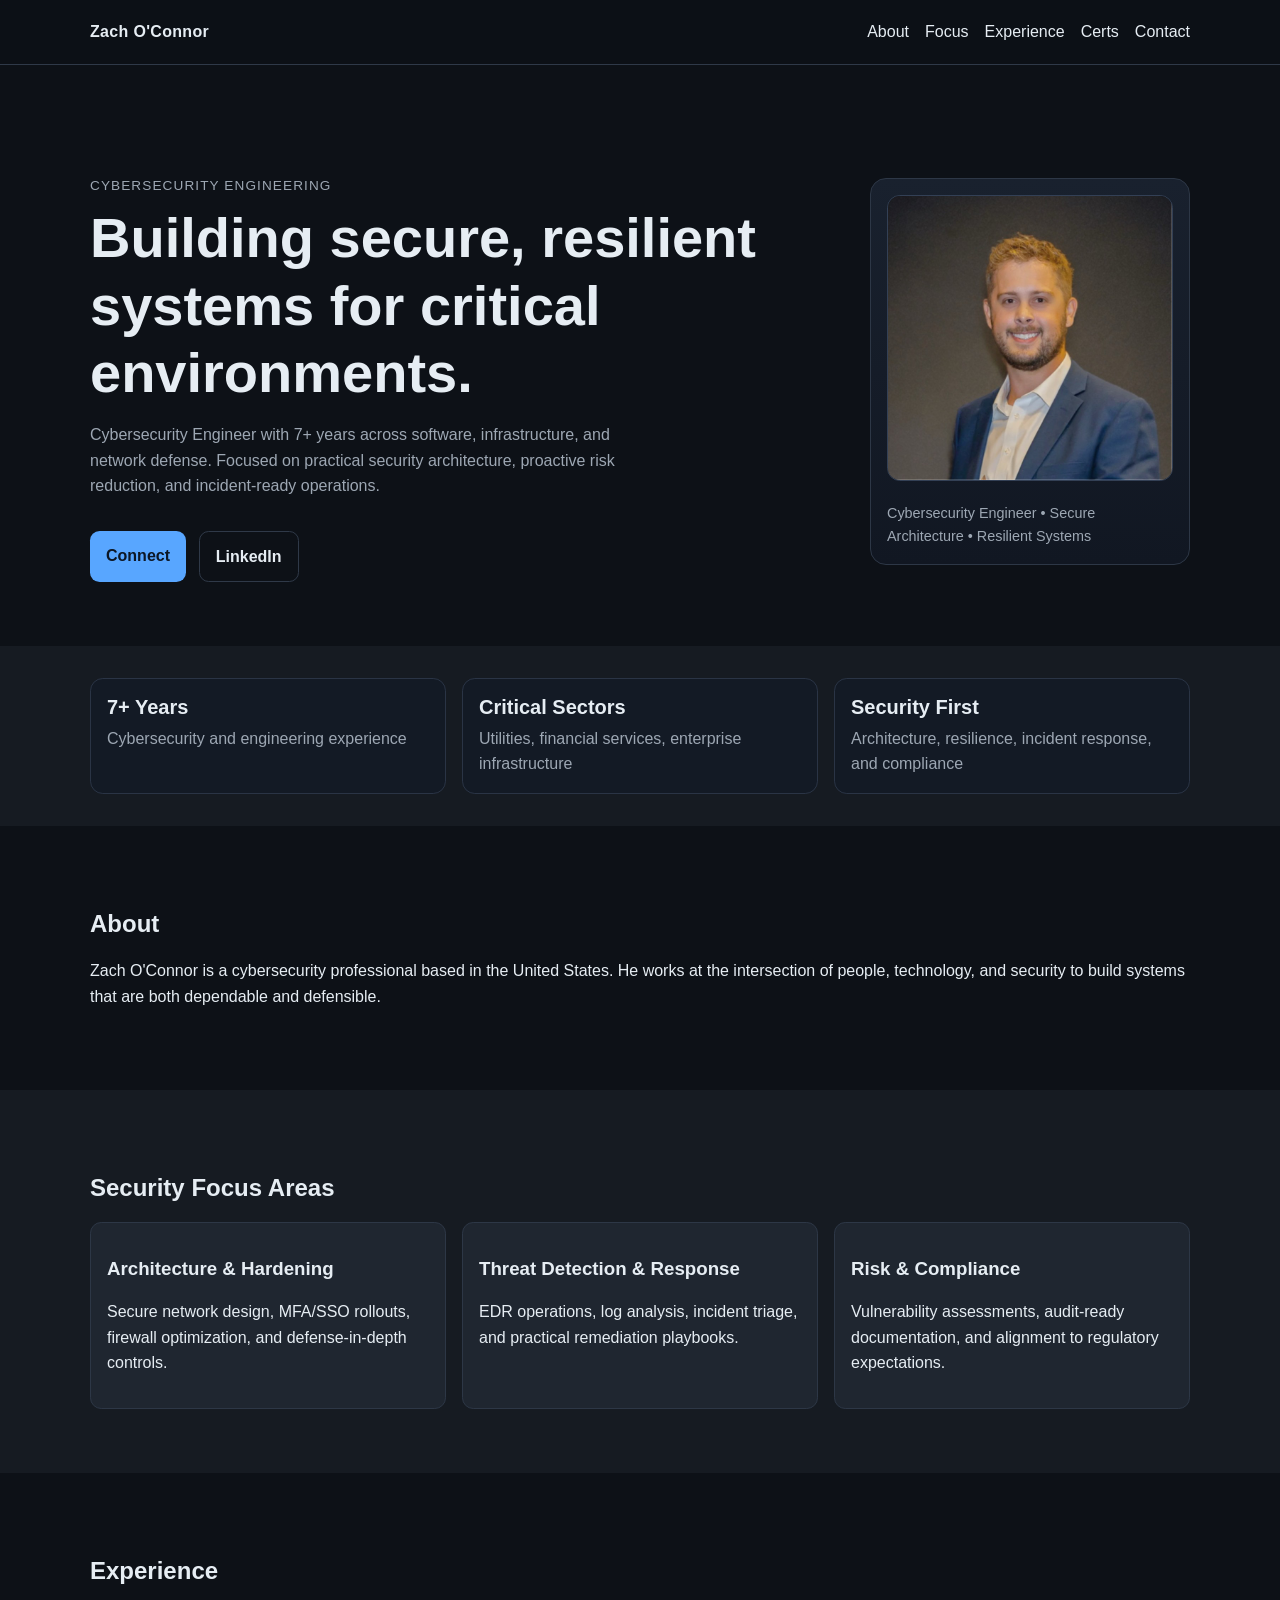
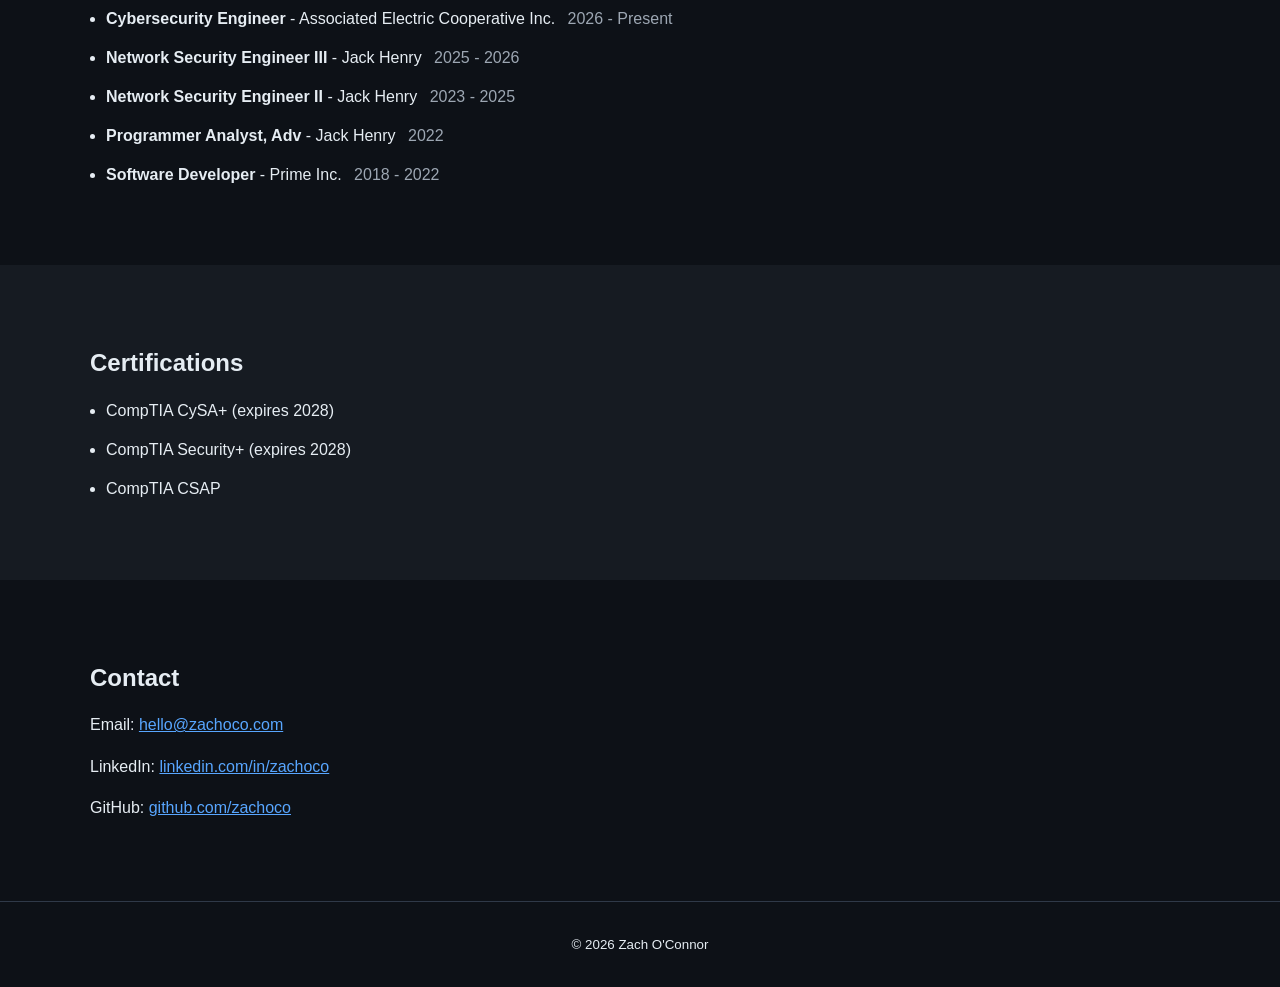
==== index.html @ 27011278 "Launch secure, modern personal website" ====
<!doctype html>
<html lang="en">
  <head>
    <meta charset="UTF-8" />
    <meta name="viewport" content="width=device-width, initial-scale=1.0" />
    <meta
      name="description"
      content="Zach O'Connor is a cybersecurity engineer focused on secure architecture, resilient systems, and practical defense."
    />
    <meta name="referrer" content="strict-origin-when-cross-origin" />
    <meta name="color-scheme" content="light dark" />
    <title>Zach O'Connor | Cybersecurity Engineer</title>
    <meta property="og:title" content="Zach O'Connor | Cybersecurity Engineer" />
    <meta
      property="og:description"
      content="Cybersecurity Engineer focused on secure architecture, resilient systems, and practical defense."
    />
    <meta property="og:type" content="website" />
    <meta property="og:url" content="https://zachoco.com/" />
    <meta property="og:image" content="https://zachoco.com/assets/profile.jpg" />
    <meta name="twitter:card" content="summary_large_image" />
    <meta name="twitter:title" content="Zach O'Connor | Cybersecurity Engineer" />
    <meta
      name="twitter:description"
      content="Cybersecurity Engineer focused on secure architecture, resilient systems, and practical defense."
    />
    <meta name="twitter:image" content="https://zachoco.com/assets/profile.jpg" />
    <link rel="icon" href="./assets/favicon.svg" type="image/svg+xml" />
    <link rel="stylesheet" href="./styles.css" />
  </head>
  <body>
    <a class="skip-link" href="#main-content">Skip to content</a>

    <header class="site-header">
      <div class="container header-inner">
        <a class="brand" href="/" aria-label="Zach O'Connor home">Zach O'Connor</a>
        <nav aria-label="Primary">
          <ul class="nav-list">
            <li><a href="#about">About</a></li>
            <li><a href="#focus">Focus</a></li>
            <li><a href="#experience">Experience</a></li>
            <li><a href="#certs">Certs</a></li>
            <li><a href="#contact">Contact</a></li>
          </ul>
        </nav>
      </div>
    </header>

    <main id="main-content">
      <section class="hero">
        <div class="container hero-grid">
          <div>
            <p class="kicker">Cybersecurity Engineering</p>
            <h1>Building secure, resilient systems for critical environments.</h1>
            <p class="hero-copy">
              Cybersecurity Engineer with 7+ years across software, infrastructure,
              and network defense. Focused on practical security architecture,
              proactive risk reduction, and incident-ready operations.
            </p>
            <div class="hero-actions">
              <a class="button" href="#contact">Connect</a>
              <a
                class="button button-secondary"
                href="https://www.linkedin.com/in/zachoco"
                target="_blank"
                rel="noopener noreferrer"
                >LinkedIn</a
              >
            </div>
          </div>
          <aside class="profile-card" aria-label="Profile photo and summary">
            <img
              class="profile-image"
              src="./assets/profile.jpg"
              alt="Zach O'Connor profile photo"
              loading="eager"
              decoding="async"
            />
            <p class="profile-note">
              Cybersecurity Engineer • Secure Architecture • Resilient Systems
            </p>
          </aside>
        </div>
      </section>

      <section class="section section-alt mini-stats">
        <div class="container stats-grid">
          <article class="stat">
            <h2>7+ Years</h2>
            <p>Cybersecurity and engineering experience</p>
          </article>
          <article class="stat">
            <h2>Critical Sectors</h2>
            <p>Utilities, financial services, enterprise infrastructure</p>
          </article>
          <article class="stat">
            <h2>Security First</h2>
            <p>Architecture, resilience, incident response, and compliance</p>
          </article>
        </div>
      </section>

      <section id="about" class="section">
        <div class="container">
          <h2>About</h2>
          <p>
            Zach O'Connor is a cybersecurity professional based in the United States.
            He works at the intersection of people, technology, and security to build
            systems that are both dependable and defensible.
          </p>
        </div>
      </section>

      <section id="focus" class="section section-alt">
        <div class="container">
          <h2>Security Focus Areas</h2>
          <div class="cards">
            <article class="card">
              <h3>Architecture & Hardening</h3>
              <p>
                Secure network design, MFA/SSO rollouts, firewall optimization,
                and defense-in-depth controls.
              </p>
            </article>
            <article class="card">
              <h3>Threat Detection & Response</h3>
              <p>
                EDR operations, log analysis, incident triage, and practical
                remediation playbooks.
              </p>
            </article>
            <article class="card">
              <h3>Risk & Compliance</h3>
              <p>
                Vulnerability assessments, audit-ready documentation, and
                alignment to regulatory expectations.
              </p>
            </article>
          </div>
        </div>
      </section>

      <section id="experience" class="section">
        <div class="container">
          <h2>Experience</h2>
          <ul class="timeline">
            <li>
              <strong>Cybersecurity Engineer</strong> - Associated Electric Cooperative Inc.
              <span>2026 - Present</span>
            </li>
            <li>
              <strong>Network Security Engineer III</strong> - Jack Henry
              <span>2025 - 2026</span>
            </li>
            <li>
              <strong>Network Security Engineer II</strong> - Jack Henry
              <span>2023 - 2025</span>
            </li>
            <li>
              <strong>Programmer Analyst, Adv</strong> - Jack Henry
              <span>2022</span>
            </li>
            <li>
              <strong>Software Developer</strong> - Prime Inc.
              <span>2018 - 2022</span>
            </li>
          </ul>
        </div>
      </section>

      <section id="certs" class="section section-alt">
        <div class="container">
          <h2>Certifications</h2>
          <ul class="cert-list">
            <li>CompTIA CySA+ (expires 2028)</li>
            <li>CompTIA Security+ (expires 2028)</li>
            <li>CompTIA CSAP</li>
          </ul>
        </div>
      </section>

      <section id="contact" class="section">
        <div class="container">
          <h2>Contact</h2>
          <p>Email: <a href="mailto:hello@zachoco.com">hello@zachoco.com</a></p>
          <p>
            LinkedIn:
            <a
              href="https://www.linkedin.com/in/zachoco"
              target="_blank"
              rel="noopener noreferrer"
              >linkedin.com/in/zachoco</a
            >
          </p>
          <p>
            GitHub:
            <a
              href="https://github.com/zachoco"
              target="_blank"
              rel="noopener noreferrer"
              >github.com/zachoco</a
            >
          </p>
        </div>
      </section>
    </main>

    <footer class="site-footer">
      <div class="container footer-inner">
        <small>&copy; <span id="current-year"></span> Zach O'Connor</small>
      </div>
    </footer>

    <script src="./script.js" defer></script>
  </body>
</html>
---- styles.css ----
:root {
  --bg: #0d1117;
  --bg-alt: #161b22;
  --text: #e6edf3;
  --muted: #9da7b3;
  --accent: #58a6ff;
  --surface: #1f2630;
}

*,
*::before,
*::after {
  box-sizing: border-box;
}

html,
body {
  margin: 0;
  padding: 0;
  font-family: Inter, -apple-system, BlinkMacSystemFont, "Segoe UI", Roboto, sans-serif;
  background: var(--bg);
  color: var(--text);
  line-height: 1.6;
}

a {
  color: var(--accent);
}

.skip-link {
  position: absolute;
  left: -9999px;
  top: 1rem;
  background: #ffffff;
  color: #000000;
  padding: 0.6rem 0.9rem;
  border-radius: 0.4rem;
}

.skip-link:focus {
  left: 1rem;
}

.container {
  width: min(1100px, 92vw);
  margin: 0 auto;
}

.site-header {
  position: sticky;
  top: 0;
  backdrop-filter: blur(10px);
  background: rgba(13, 17, 23, 0.88);
  border-bottom: 1px solid #2f3948;
}

.header-inner {
  display: flex;
  justify-content: space-between;
  align-items: center;
  min-height: 4rem;
}

.brand {
  text-decoration: none;
  color: var(--text);
  font-weight: 700;
  letter-spacing: 0.02em;
}

.nav-list {
  list-style: none;
  display: flex;
  gap: 1rem;
  margin: 0;
  padding: 0;
}

.nav-list a {
  color: var(--text);
  text-decoration: none;
}

.hero {
  padding: 6rem 0 4rem;
}

.hero-grid {
  display: grid;
  grid-template-columns: 1.4fr minmax(240px, 320px);
  gap: 2rem;
  align-items: center;
}

.kicker {
  text-transform: uppercase;
  letter-spacing: 0.08em;
  color: var(--muted);
  font-size: 0.85rem;
  margin-bottom: 0.5rem;
}

h1,
h2,
h3 {
  line-height: 1.2;
}

h1 {
  font-size: clamp(2rem, 4.5vw, 3.5rem);
  margin: 0;
}

.hero-copy {
  color: var(--muted);
  max-width: 60ch;
  margin-bottom: 2rem;
}

.hero-actions {
  display: flex;
  gap: 0.8rem;
  flex-wrap: wrap;
}

.button {
  display: inline-block;
  background: var(--accent);
  color: #0c1726;
  text-decoration: none;
  border-radius: 0.6rem;
  padding: 0.75rem 1rem;
  font-weight: 600;
}

.button-secondary {
  background: transparent;
  border: 1px solid #2f3948;
  color: var(--text);
}

.profile-card {
  background: linear-gradient(180deg, #19212e 0%, #111722 100%);
  border: 1px solid #2d3746;
  border-radius: 1rem;
  padding: 1rem;
}

.profile-image {
  width: 100%;
  aspect-ratio: 1 / 1;
  object-fit: cover;
  border-radius: 0.8rem;
  border: 1px solid #334055;
}

.profile-note {
  color: var(--muted);
  margin: 0.8rem 0 0;
  font-size: 0.9rem;
}

.section {
  padding: 4rem 0;
}

.section-alt {
  background: var(--bg-alt);
}

.cards {
  display: grid;
  gap: 1rem;
  grid-template-columns: repeat(auto-fit, minmax(220px, 1fr));
}

.card {
  background: var(--surface);
  padding: 1rem;
  border-radius: 0.7rem;
  border: 1px solid #2d3746;
}

.timeline,
.cert-list {
  padding-left: 1rem;
  margin: 0;
}

.timeline li,
.cert-list li {
  margin-bottom: 0.85rem;
}

.timeline span {
  color: var(--muted);
  margin-left: 0.5rem;
}

.mini-stats {
  padding-top: 2rem;
  padding-bottom: 2rem;
}

.stats-grid {
  display: grid;
  grid-template-columns: repeat(3, minmax(0, 1fr));
  gap: 1rem;
}

.stat {
  background: #131a25;
  border: 1px solid #2a3445;
  border-radius: 0.8rem;
  padding: 1rem;
}

.stat h2 {
  margin: 0 0 0.4rem;
  font-size: 1.25rem;
}

.stat p {
  margin: 0;
  color: var(--muted);
}

.site-footer {
  padding: 2rem 0;
  border-top: 1px solid #2f3948;
}

.footer-inner {
  display: flex;
  justify-content: center;
}

@media (prefers-reduced-motion: reduce) {
  * {
    animation: none !important;
    transition: none !important;
    scroll-behavior: auto !important;
  }
}

@media (max-width: 900px) {
  .hero-grid {
    grid-template-columns: 1fr;
  }

  .stats-grid {
    grid-template-columns: 1fr;
  }
}
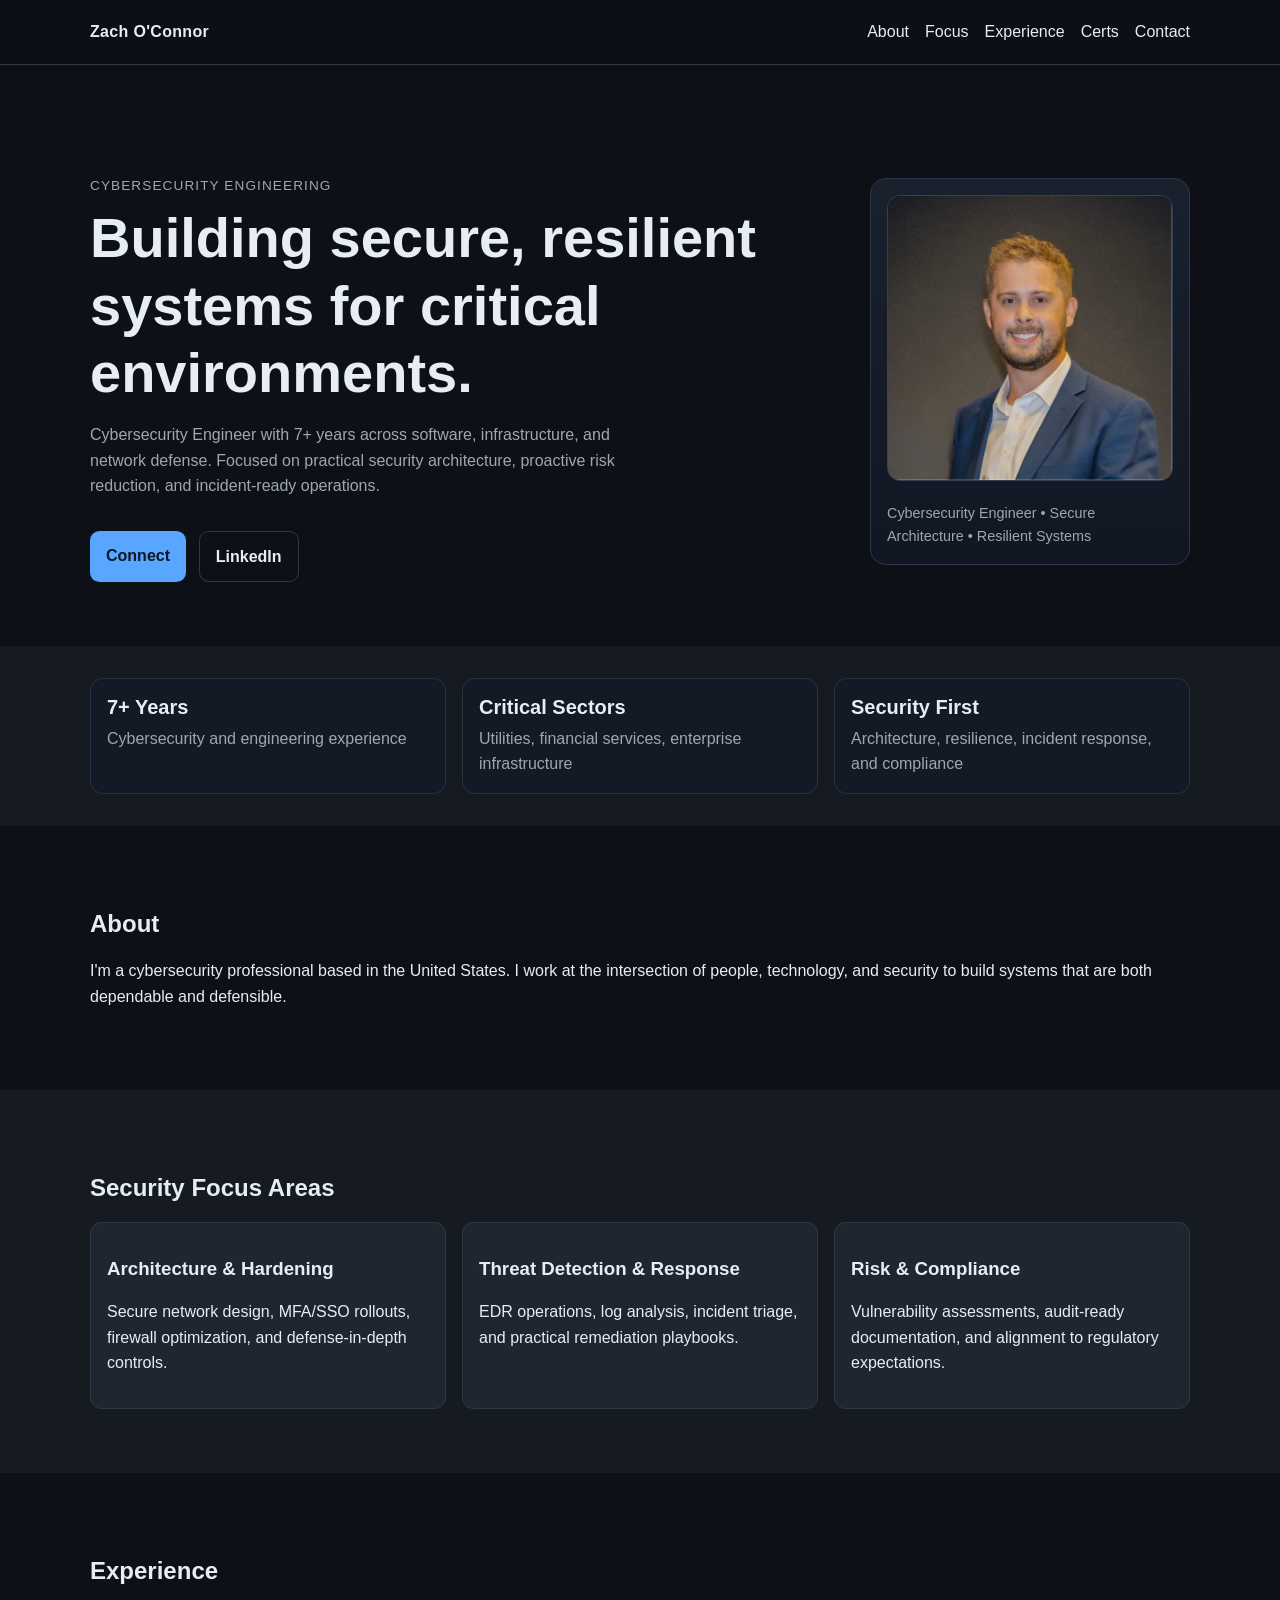
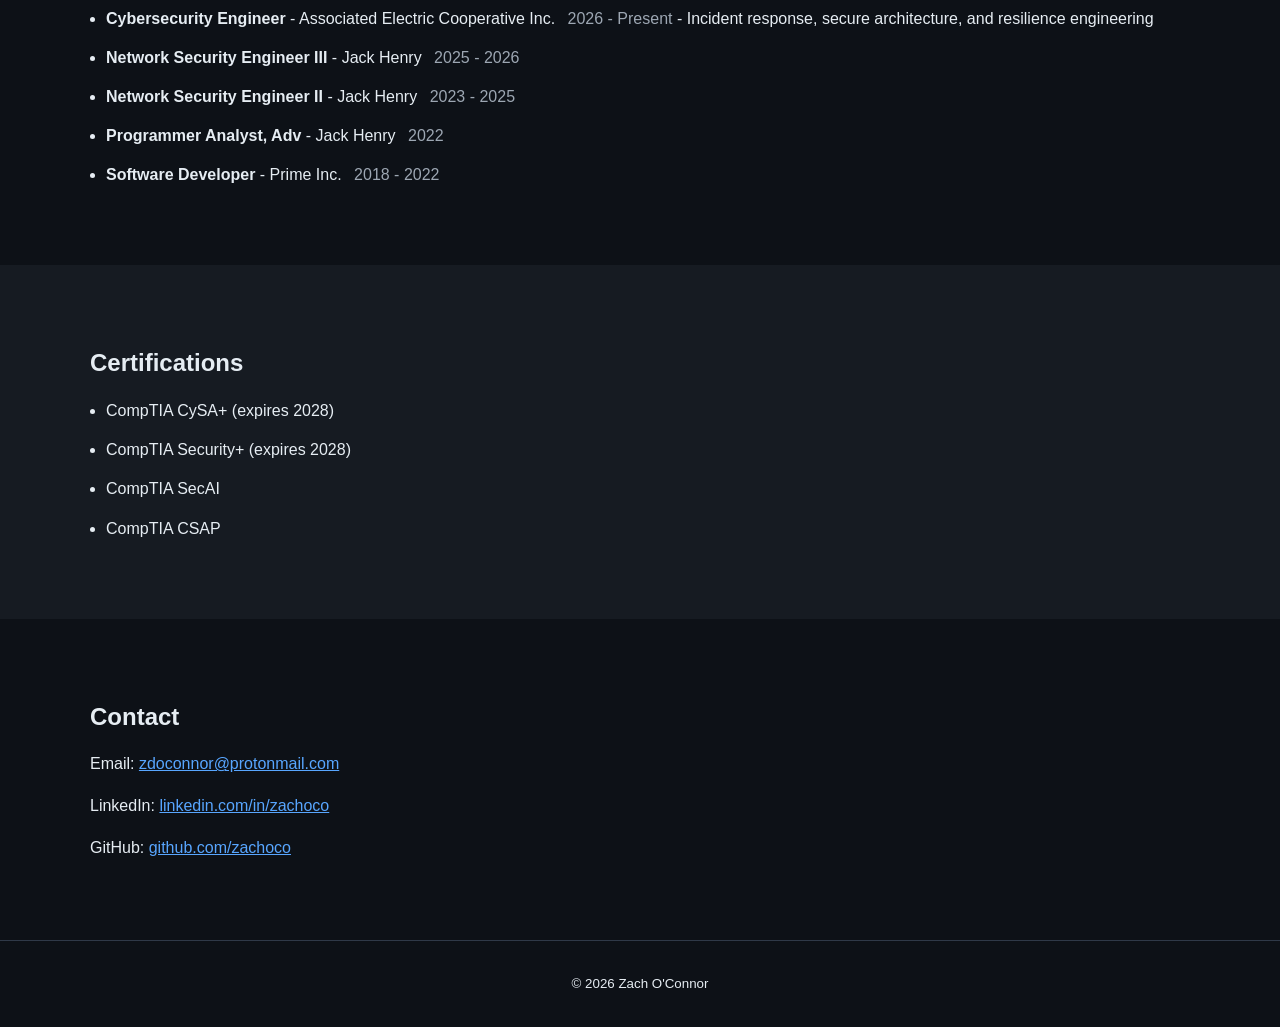
==== commit b4c541b3: "Update bio tone, contact email, and certifications" ====
--- a/index.html
+++ b/index.html
@@ -104,8 +104,8 @@
         <div class="container">
           <h2>About</h2>
           <p>
-            Zach O'Connor is a cybersecurity professional based in the United States.
-            He works at the intersection of people, technology, and security to build
+            I'm a cybersecurity professional based in the United States. I work
+            at the intersection of people, technology, and security to build
             systems that are both dependable and defensible.
           </p>
         </div>
@@ -146,7 +146,8 @@
           <ul class="timeline">
             <li>
               <strong>Cybersecurity Engineer</strong> - Associated Electric Cooperative Inc.
-              <span>2026 - Present</span>
+              <span>2026 - Present</span> - Incident response, secure architecture,
+              and resilience engineering
             </li>
             <li>
               <strong>Network Security Engineer III</strong> - Jack Henry
@@ -174,6 +175,7 @@
           <ul class="cert-list">
             <li>CompTIA CySA+ (expires 2028)</li>
             <li>CompTIA Security+ (expires 2028)</li>
+            <li>CompTIA SecAI</li>
             <li>CompTIA CSAP</li>
           </ul>
         </div>
@@ -182,7 +184,10 @@
       <section id="contact" class="section">
         <div class="container">
           <h2>Contact</h2>
-          <p>Email: <a href="mailto:hello@zachoco.com">hello@zachoco.com</a></p>
+          <p>
+            Email:
+            <a href="mailto:zdoconnor@protonmail.com">zdoconnor@protonmail.com</a>
+          </p>
           <p>
             LinkedIn:
             <a
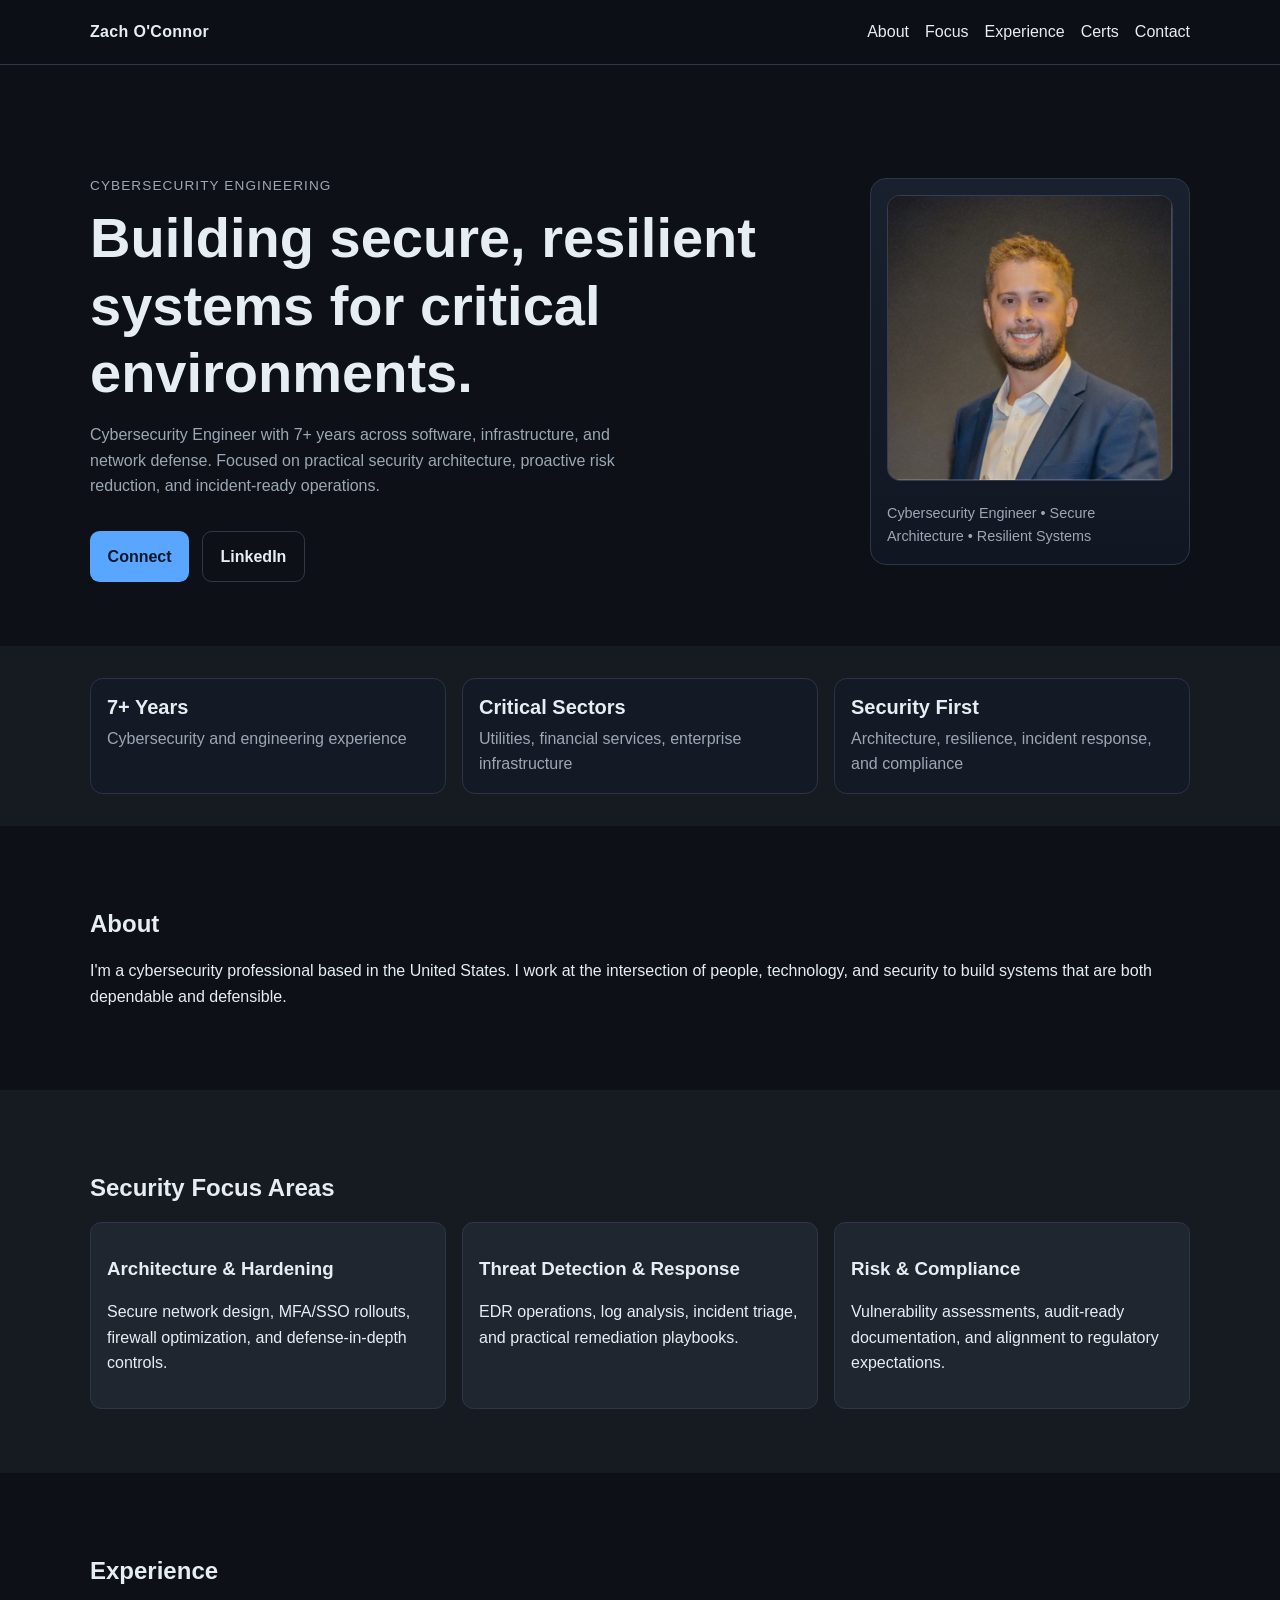
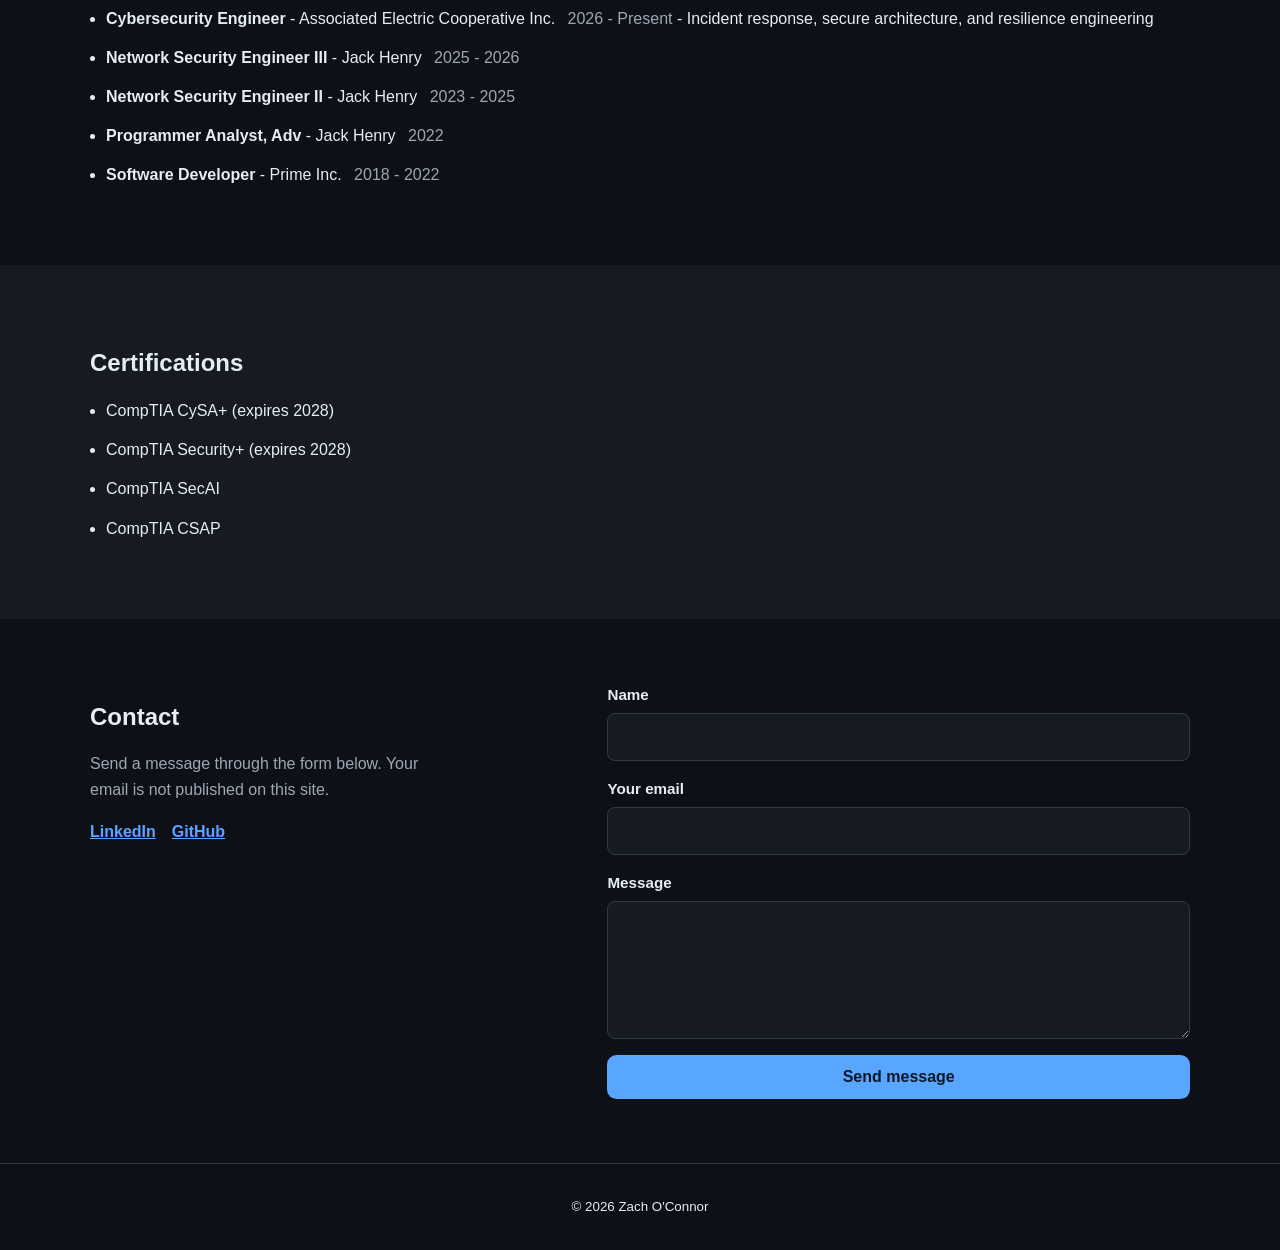
==== commit 693b9926: "Add mobile navigation, contact form, and remove public email. Replace visible mailto links with a We" ====
--- a/index.html
+++ b/index.html
@@ -34,7 +34,18 @@
     <header class="site-header">
       <div class="container header-inner">
         <a class="brand" href="/" aria-label="Zach O'Connor home">Zach O'Connor</a>
-        <nav aria-label="Primary">
+        <button
+          class="nav-toggle"
+          type="button"
+          aria-expanded="false"
+          aria-controls="primary-nav"
+        >
+          <span class="visually-hidden">Open menu</span>
+          <span class="nav-toggle-bar" aria-hidden="true"></span>
+          <span class="nav-toggle-bar" aria-hidden="true"></span>
+          <span class="nav-toggle-bar" aria-hidden="true"></span>
+        </button>
+        <nav id="primary-nav" class="primary-nav" aria-label="Primary">
           <ul class="nav-list">
             <li><a href="#about">About</a></li>
             <li><a href="#focus">Focus</a></li>
@@ -182,30 +193,92 @@
       </section>
 
       <section id="contact" class="section">
-        <div class="container">
-          <h2>Contact</h2>
-          <p>
-            Email:
-            <a href="mailto:zdoconnor@protonmail.com">zdoconnor@protonmail.com</a>
-          </p>
-          <p>
-            LinkedIn:
-            <a
-              href="https://www.linkedin.com/in/zachoco"
-              target="_blank"
-              rel="noopener noreferrer"
-              >linkedin.com/in/zachoco</a
+        <div class="container contact-layout">
+          <div class="contact-intro">
+            <h2>Contact</h2>
+            <p>
+              Send a message through the form below. Your email is not published on
+              this site.
+            </p>
+            <ul class="contact-links">
+              <li>
+                <a
+                  href="https://www.linkedin.com/in/zachoco"
+                  target="_blank"
+                  rel="noopener noreferrer"
+                  >LinkedIn</a
+                >
+              </li>
+              <li>
+                <a
+                  href="https://github.com/zachoco"
+                  target="_blank"
+                  rel="noopener noreferrer"
+                  >GitHub</a
+                >
+              </li>
+            </ul>
+          </div>
+          <div class="contact-form-wrap">
+            <p id="contact-success" class="form-status" role="status" hidden>
+              Thanks — your message was sent. I will get back to you soon.
+            </p>
+            <form
+              class="contact-form"
+              action="https://api.web3forms.com/submit"
+              method="post"
             >
-          </p>
-          <p>
-            GitHub:
-            <a
-              href="https://github.com/zachoco"
-              target="_blank"
-              rel="noopener noreferrer"
-              >github.com/zachoco</a
-            >
-          </p>
+              <input
+                type="hidden"
+                name="access_key"
+                value="2dc2ed2b-649f-419a-ae79-ac8cc6e77923"
+              />
+              <input type="hidden" name="subject" value="Message from zachoco.com" />
+              <input type="hidden" name="from_name" value="zachoco.com contact form" />
+              <input
+                type="hidden"
+                name="redirect"
+                value="https://zachoco.com/?contact=sent#contact"
+              />
+              <label class="contact-honeypot" aria-hidden="true">
+                Leave blank
+                <input type="checkbox" name="botcheck" tabindex="-1" autocomplete="off" />
+              </label>
+              <div class="form-field">
+                <label for="contact-name">Name</label>
+                <input
+                  id="contact-name"
+                  name="name"
+                  type="text"
+                  required
+                  autocomplete="name"
+                  maxlength="120"
+                />
+              </div>
+              <div class="form-field">
+                <label for="contact-email">Your email</label>
+                <input
+                  id="contact-email"
+                  name="email"
+                  type="email"
+                  required
+                  autocomplete="email"
+                  maxlength="254"
+                />
+              </div>
+              <div class="form-field">
+                <label for="contact-message">Message</label>
+                <textarea
+                  id="contact-message"
+                  name="message"
+                  required
+                  rows="5"
+                  maxlength="5000"
+                ></textarea>
+              </div>
+              <button class="button" type="submit">Send message</button>
+            </form>
+          </div>
         </div>
       </section>
     </main>
--- a/styles.css
+++ b/styles.css
@@ -13,6 +13,10 @@
   box-sizing: border-box;
 }
 
+html {
+  scroll-behavior: smooth;
+}
+
 html,
 body {
   margin: 0;
@@ -21,6 +25,23 @@
   background: var(--bg);
   color: var(--text);
   line-height: 1.6;
+}
+
+body {
+  padding-left: env(safe-area-inset-left);
+  padding-right: env(safe-area-inset-right);
+}
+
+.visually-hidden {
+  position: absolute;
+  width: 1px;
+  height: 1px;
+  padding: 0;
+  margin: -1px;
+  overflow: hidden;
+  clip: rect(0, 0, 0, 0);
+  white-space: nowrap;
+  border: 0;
 }
 
 a {
@@ -58,7 +79,45 @@
   display: flex;
   justify-content: space-between;
   align-items: center;
+  gap: 1rem;
   min-height: 4rem;
+  position: relative;
+}
+
+.nav-toggle {
+  display: none;
+  flex-direction: column;
+  justify-content: center;
+  gap: 0.35rem;
+  width: 2.75rem;
+  height: 2.75rem;
+  padding: 0.5rem;
+  border: 1px solid #2f3948;
+  border-radius: 0.5rem;
+  background: var(--bg-alt);
+  color: var(--text);
+  cursor: pointer;
+}
+
+.nav-toggle-bar {
+  display: block;
+  height: 2px;
+  width: 100%;
+  background: currentColor;
+  border-radius: 1px;
+  transition: transform 0.2s ease, opacity 0.2s ease;
+}
+
+.site-header.nav-open .nav-toggle-bar:nth-child(2) {
+  transform: translateY(0.45rem) rotate(45deg);
+}
+
+.site-header.nav-open .nav-toggle-bar:nth-child(3) {
+  opacity: 0;
+}
+
+.site-header.nav-open .nav-toggle-bar:nth-child(4) {
+  transform: translateY(-0.45rem) rotate(-45deg);
 }
 
 .brand {
@@ -79,6 +138,10 @@
 .nav-list a {
   color: var(--text);
   text-decoration: none;
+  display: inline-flex;
+  align-items: center;
+  min-height: 2.75rem;
+  padding: 0.25rem 0;
 }
 
 .hero {
@@ -124,13 +187,20 @@
 }
 
 .button {
-  display: inline-block;
+  display: inline-flex;
+  align-items: center;
+  justify-content: center;
+  min-height: 2.75rem;
   background: var(--accent);
   color: #0c1726;
   text-decoration: none;
   border-radius: 0.6rem;
-  padding: 0.75rem 1rem;
+  padding: 0.75rem 1.1rem;
   font-weight: 600;
+  font-size: 1rem;
+  border: none;
+  cursor: pointer;
+  font-family: inherit;
 }
 
 .button-secondary {
@@ -197,6 +267,87 @@
   margin-left: 0.5rem;
 }
 
+.contact-layout {
+  display: grid;
+  grid-template-columns: minmax(0, 1fr) minmax(0, 1.2fr);
+  gap: 2rem;
+  align-items: start;
+}
+
+.contact-intro p {
+  color: var(--muted);
+  max-width: 40ch;
+}
+
+.contact-links {
+  list-style: none;
+  padding: 0;
+  margin: 1rem 0 0;
+  display: flex;
+  flex-wrap: wrap;
+  gap: 1rem;
+}
+
+.contact-links a {
+  font-weight: 600;
+}
+
+.contact-form {
+  display: grid;
+  gap: 1rem;
+}
+
+.form-field {
+  display: grid;
+  gap: 0.35rem;
+}
+
+.form-field label {
+  font-weight: 600;
+  font-size: 0.95rem;
+}
+
+.form-field input,
+.form-field textarea {
+  width: 100%;
+  padding: 0.75rem 0.85rem;
+  border-radius: 0.5rem;
+  border: 1px solid #2f3948;
+  background: var(--bg-alt);
+  color: var(--text);
+  font: inherit;
+  font-size: 1rem;
+  line-height: 1.4;
+}
+
+.form-field input:focus,
+.form-field textarea:focus {
+  outline: 2px solid var(--accent);
+  outline-offset: 1px;
+}
+
+.form-field textarea {
+  resize: vertical;
+  min-height: 8rem;
+}
+
+.contact-honeypot {
+  position: absolute;
+  left: -9999px;
+  width: 1px;
+  height: 1px;
+  overflow: hidden;
+}
+
+.form-status {
+  margin: 0 0 1rem;
+  padding: 0.85rem 1rem;
+  border-radius: 0.5rem;
+  border: 1px solid #2d6a4f;
+  background: #13261f;
+  color: #b7e4c7;
+}
+
 .mini-stats {
   padding-top: 2rem;
   padding-bottom: 2rem;
@@ -251,4 +402,84 @@
   .stats-grid {
     grid-template-columns: 1fr;
   }
-}
+
+  .contact-layout {
+    grid-template-columns: 1fr;
+  }
+}
+
+@media (max-width: 768px) {
+  .nav-toggle {
+    display: inline-flex;
+  }
+
+  .primary-nav {
+    position: absolute;
+    top: calc(100% + 0.25rem);
+    right: 0;
+    left: 0;
+    z-index: 20;
+    background: var(--bg-alt);
+    border: 1px solid #2f3948;
+    border-radius: 0.75rem;
+    padding: 0.5rem;
+    opacity: 0;
+    visibility: hidden;
+    transform: translateY(-0.25rem);
+    transition: opacity 0.2s ease, transform 0.2s ease, visibility 0.2s;
+  }
+
+  .site-header.nav-open .primary-nav {
+    opacity: 1;
+    visibility: visible;
+    transform: translateY(0);
+  }
+
+  .nav-list {
+    flex-direction: column;
+    gap: 0;
+  }
+
+  .nav-list a {
+    width: 100%;
+    padding: 0.65rem 0.75rem;
+    border-radius: 0.4rem;
+  }
+
+  .nav-list a:hover,
+  .nav-list a:focus-visible {
+    background: var(--surface);
+  }
+
+  .hero {
+    padding: 4rem 0 2.5rem;
+  }
+
+  .section {
+    padding: 3rem 0;
+  }
+
+  .timeline span {
+    display: block;
+    margin: 0.25rem 0 0;
+  }
+}
+
+@media (max-width: 480px) {
+  .container {
+    width: min(1100px, 94vw);
+  }
+
+  .hero-actions {
+    flex-direction: column;
+  }
+
+  .hero-actions .button {
+    width: 100%;
+    text-align: center;
+  }
+
+  h2 {
+    font-size: 1.5rem;
+  }
+}
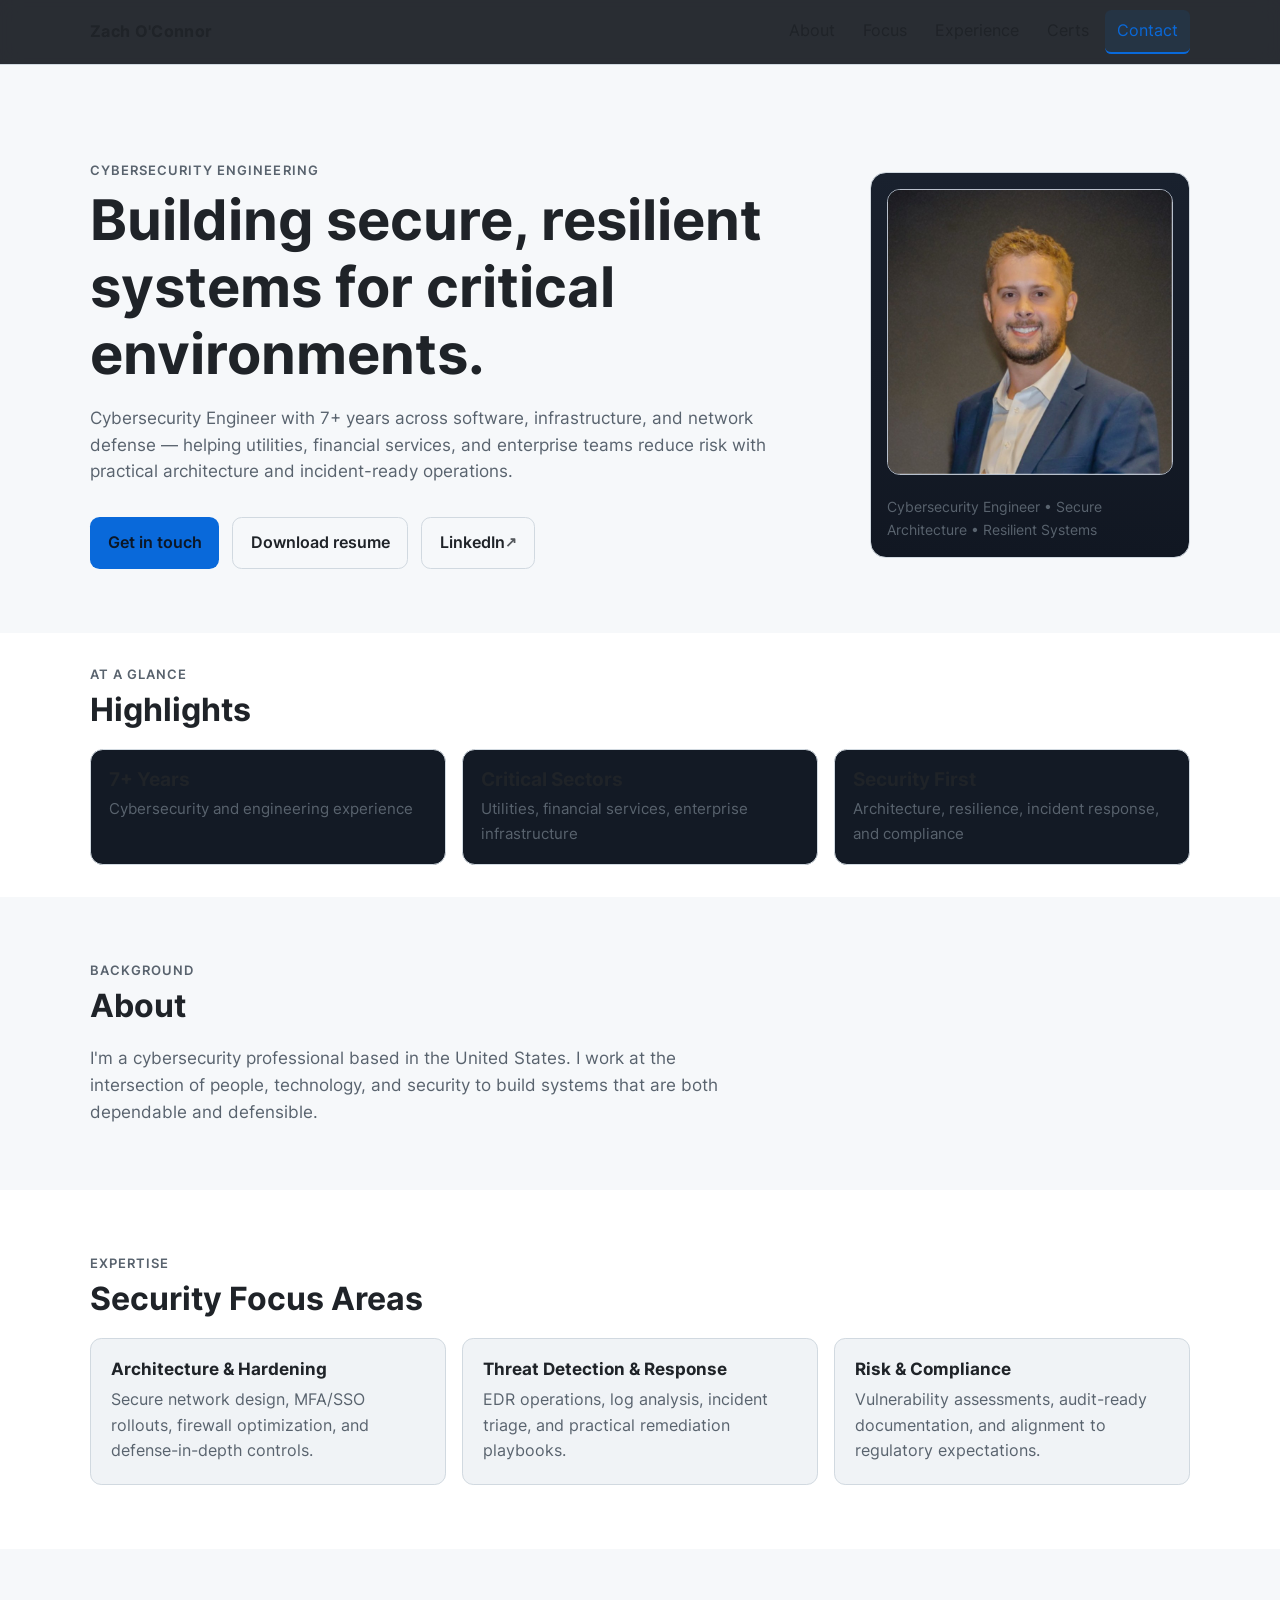
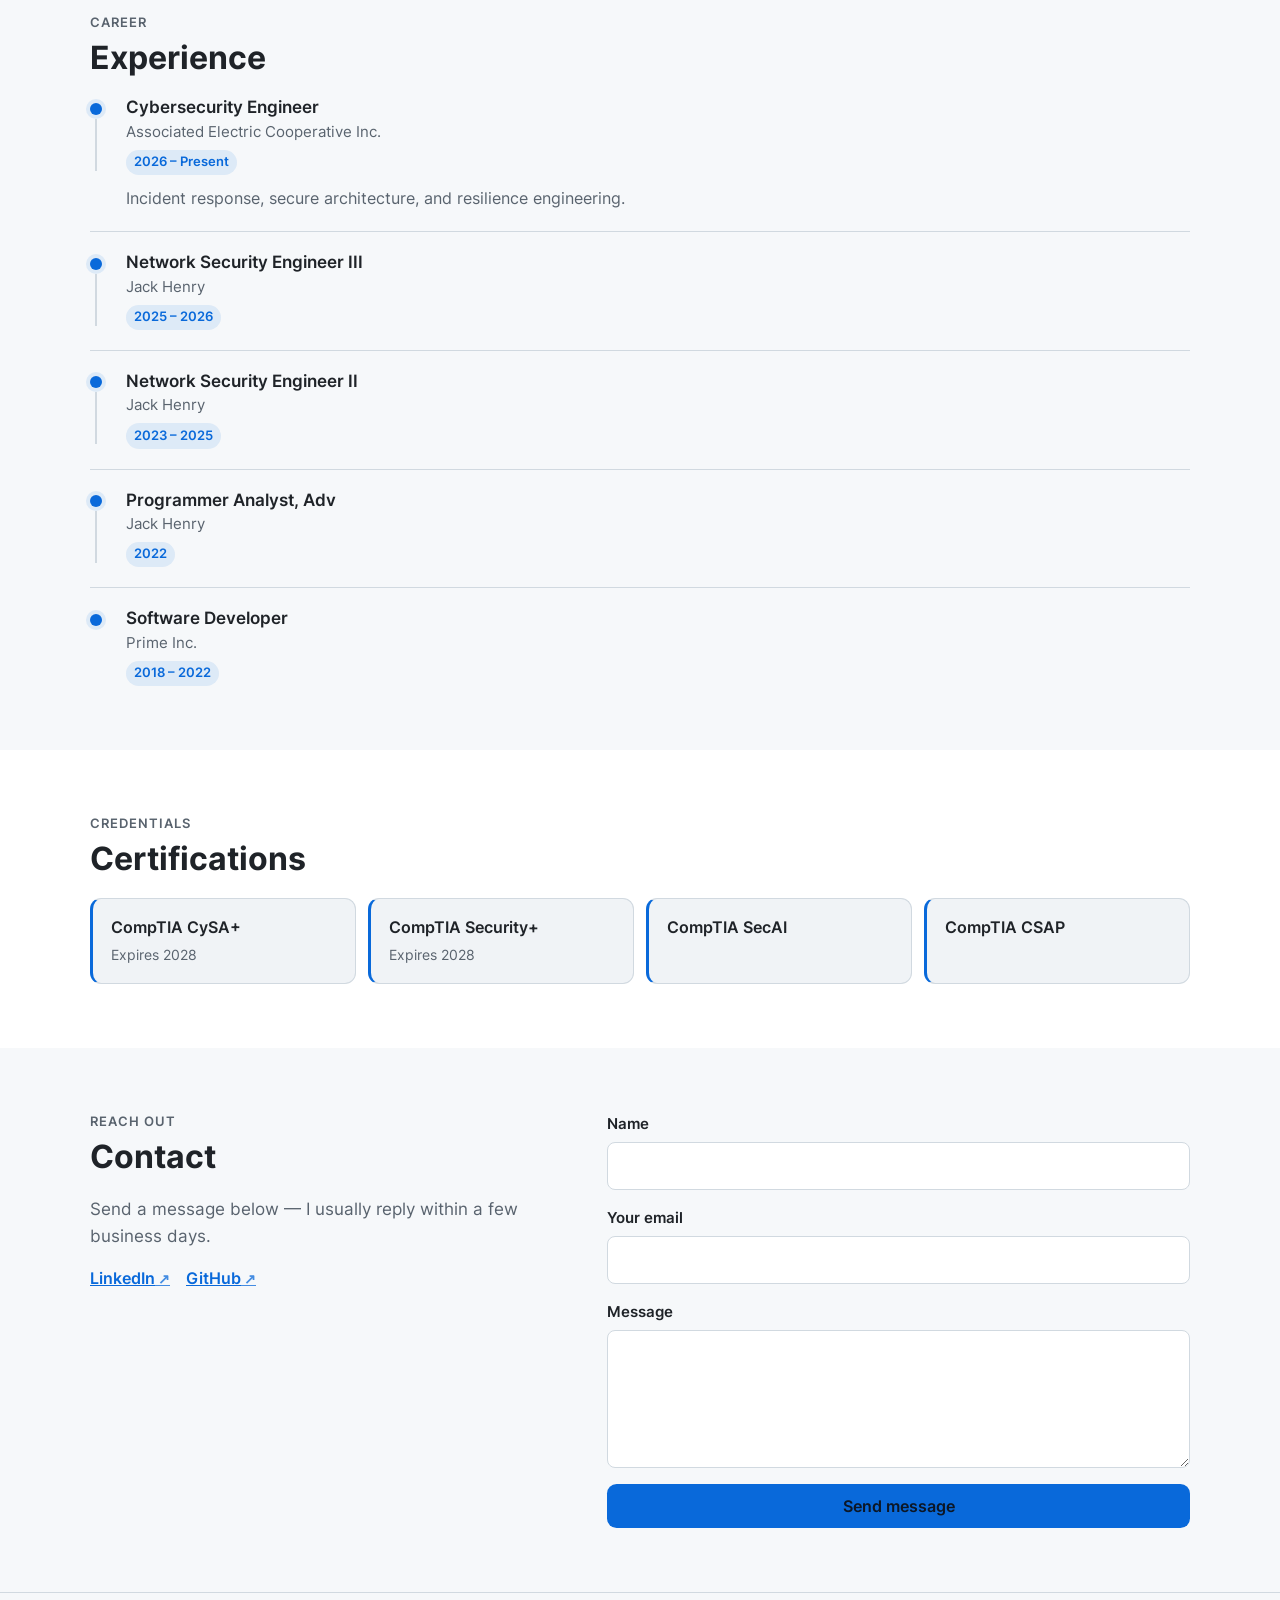
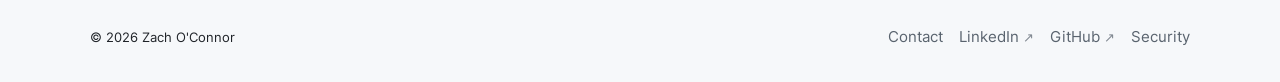
==== commit bfd6c240: "Polish site UX: timeline, active nav, fonts, and form states. Add visual timeline, certification chi" ====
--- a/index.html
+++ b/index.html
@@ -9,6 +9,7 @@
     />
     <meta name="referrer" content="strict-origin-when-cross-origin" />
     <meta name="color-scheme" content="light dark" />
+    <link rel="canonical" href="https://zachoco.com/" />
     <title>Zach O'Connor | Cybersecurity Engineer</title>
     <meta property="og:title" content="Zach O'Connor | Cybersecurity Engineer" />
     <meta
@@ -26,7 +27,9 @@
     />
     <meta name="twitter:image" content="https://zachoco.com/assets/profile.jpg" />
     <link rel="icon" href="./assets/favicon.svg" type="image/svg+xml" />
+    <link rel="preload" href="./assets/fonts/inter-400.woff2" as="font" type="font/woff2" crossorigin />
     <link rel="stylesheet" href="./styles.css" />
+    <script type="application/ld+json" src="./assets/schema-person.json"></script>
   </head>
   <body>
     <a class="skip-link" href="#main-content">Skip to content</a>
@@ -47,11 +50,11 @@
         </button>
         <nav id="primary-nav" class="primary-nav" aria-label="Primary">
           <ul class="nav-list">
-            <li><a href="#about">About</a></li>
-            <li><a href="#focus">Focus</a></li>
-            <li><a href="#experience">Experience</a></li>
-            <li><a href="#certs">Certs</a></li>
-            <li><a href="#contact">Contact</a></li>
+            <li><a href="#about" data-nav="about">About</a></li>
+            <li><a href="#focus" data-nav="focus">Focus</a></li>
+            <li><a href="#experience" data-nav="experience">Experience</a></li>
+            <li><a href="#certs" data-nav="certs">Certs</a></li>
+            <li><a href="#contact" data-nav="contact">Contact</a></li>
           </ul>
         </nav>
       </div>
@@ -61,20 +64,28 @@
       <section class="hero">
         <div class="container hero-grid">
           <div>
-            <p class="kicker">Cybersecurity Engineering</p>
+            <p class="section-kicker">Cybersecurity Engineering</p>
             <h1>Building secure, resilient systems for critical environments.</h1>
             <p class="hero-copy">
               Cybersecurity Engineer with 7+ years across software, infrastructure,
-              and network defense. Focused on practical security architecture,
-              proactive risk reduction, and incident-ready operations.
+              and network defense — helping utilities, financial services, and enterprise
+              teams reduce risk with practical architecture and incident-ready operations.
             </p>
             <div class="hero-actions">
-              <a class="button" href="#contact">Connect</a>
+              <a class="button" href="#contact">Get in touch</a>
               <a
                 class="button button-secondary"
+                href="./assets/resume.pdf"
+                download
+              >
+                Download resume
+              </a>
+              <a
+                class="button button-secondary external-link"
                 href="https://www.linkedin.com/in/zachoco"
                 target="_blank"
                 rel="noopener noreferrer"
+                aria-label="LinkedIn profile (opens in new tab)"
                 >LinkedIn</a
               >
             </div>
@@ -84,6 +95,8 @@
               class="profile-image"
               src="./assets/profile.jpg"
               alt="Zach O'Connor profile photo"
+              width="320"
+              height="320"
               loading="eager"
               decoding="async"
             />
@@ -94,27 +107,32 @@
         </div>
       </section>
 
-      <section class="section section-alt mini-stats">
-        <div class="container stats-grid">
-          <article class="stat">
-            <h2>7+ Years</h2>
-            <p>Cybersecurity and engineering experience</p>
-          </article>
-          <article class="stat">
-            <h2>Critical Sectors</h2>
-            <p>Utilities, financial services, enterprise infrastructure</p>
-          </article>
-          <article class="stat">
-            <h2>Security First</h2>
-            <p>Architecture, resilience, incident response, and compliance</p>
-          </article>
-        </div>
-      </section>
-
-      <section id="about" class="section">
-        <div class="container">
-          <h2>About</h2>
-          <p>
+      <section class="section section-alt mini-stats" aria-labelledby="stats-heading">
+        <div class="container">
+          <p class="section-kicker">At a glance</p>
+          <h2 id="stats-heading" class="section-title">Highlights</h2>
+          <div class="stats-grid">
+            <article class="stat">
+              <p class="stat-value">7+ Years</p>
+              <p class="stat-label">Cybersecurity and engineering experience</p>
+            </article>
+            <article class="stat">
+              <p class="stat-value">Critical Sectors</p>
+              <p class="stat-label">Utilities, financial services, enterprise infrastructure</p>
+            </article>
+            <article class="stat">
+              <p class="stat-value">Security First</p>
+              <p class="stat-label">Architecture, resilience, incident response, and compliance</p>
+            </article>
+          </div>
+        </div>
+      </section>
+
+      <section id="about" class="section" data-section="about">
+        <div class="container">
+          <p class="section-kicker">Background</p>
+          <h2 class="section-title">About</h2>
+          <p class="section-lead">
             I'm a cybersecurity professional based in the United States. I work
             at the intersection of people, technology, and security to build
             systems that are both dependable and defensible.
@@ -122,9 +140,10 @@
         </div>
       </section>
 
-      <section id="focus" class="section section-alt">
-        <div class="container">
-          <h2>Security Focus Areas</h2>
+      <section id="focus" class="section section-alt" data-section="focus">
+        <div class="container">
+          <p class="section-kicker">Expertise</p>
+          <h2 class="section-title">Security Focus Areas</h2>
           <div class="cards">
             <article class="card">
               <h3>Architecture & Hardening</h3>
@@ -151,82 +170,135 @@
         </div>
       </section>
 
-      <section id="experience" class="section">
-        <div class="container">
-          <h2>Experience</h2>
-          <ul class="timeline">
-            <li>
-              <strong>Cybersecurity Engineer</strong> - Associated Electric Cooperative Inc.
-              <span>2026 - Present</span> - Incident response, secure architecture,
-              and resilience engineering
-            </li>
-            <li>
-              <strong>Network Security Engineer III</strong> - Jack Henry
-              <span>2025 - 2026</span>
-            </li>
-            <li>
-              <strong>Network Security Engineer II</strong> - Jack Henry
-              <span>2023 - 2025</span>
-            </li>
-            <li>
-              <strong>Programmer Analyst, Adv</strong> - Jack Henry
-              <span>2022</span>
-            </li>
-            <li>
-              <strong>Software Developer</strong> - Prime Inc.
-              <span>2018 - 2022</span>
+      <section id="experience" class="section" data-section="experience">
+        <div class="container">
+          <p class="section-kicker">Career</p>
+          <h2 class="section-title">Experience</h2>
+          <ol class="timeline-list">
+            <li class="timeline-item">
+              <div class="timeline-marker" aria-hidden="true"></div>
+              <div class="timeline-content">
+                <div class="timeline-header">
+                  <h3 class="timeline-role">Cybersecurity Engineer</h3>
+                  <p class="timeline-org">Associated Electric Cooperative Inc.</p>
+                  <time class="timeline-date" datetime="2026">2026 – Present</time>
+                </div>
+                <p class="timeline-detail">
+                  Incident response, secure architecture, and resilience engineering.
+                </p>
+              </div>
+            </li>
+            <li class="timeline-item">
+              <div class="timeline-marker" aria-hidden="true"></div>
+              <div class="timeline-content">
+                <div class="timeline-header">
+                  <h3 class="timeline-role">Network Security Engineer III</h3>
+                  <p class="timeline-org">Jack Henry</p>
+                  <time class="timeline-date" datetime="2025/2026">2025 – 2026</time>
+                </div>
+              </div>
+            </li>
+            <li class="timeline-item">
+              <div class="timeline-marker" aria-hidden="true"></div>
+              <div class="timeline-content">
+                <div class="timeline-header">
+                  <h3 class="timeline-role">Network Security Engineer II</h3>
+                  <p class="timeline-org">Jack Henry</p>
+                  <time class="timeline-date" datetime="2023/2025">2023 – 2025</time>
+                </div>
+              </div>
+            </li>
+            <li class="timeline-item">
+              <div class="timeline-marker" aria-hidden="true"></div>
+              <div class="timeline-content">
+                <div class="timeline-header">
+                  <h3 class="timeline-role">Programmer Analyst, Adv</h3>
+                  <p class="timeline-org">Jack Henry</p>
+                  <time class="timeline-date" datetime="2022">2022</time>
+                </div>
+              </div>
+            </li>
+            <li class="timeline-item">
+              <div class="timeline-marker" aria-hidden="true"></div>
+              <div class="timeline-content">
+                <div class="timeline-header">
+                  <h3 class="timeline-role">Software Developer</h3>
+                  <p class="timeline-org">Prime Inc.</p>
+                  <time class="timeline-date" datetime="2018/2022">2018 – 2022</time>
+                </div>
+              </div>
+            </li>
+          </ol>
+        </div>
+      </section>
+
+      <section id="certs" class="section section-alt" data-section="certs">
+        <div class="container">
+          <p class="section-kicker">Credentials</p>
+          <h2 class="section-title">Certifications</h2>
+          <ul class="cert-grid">
+            <li class="cert-badge">
+              <span class="cert-name">CompTIA CySA+</span>
+              <span class="cert-meta">Expires 2028</span>
+            </li>
+            <li class="cert-badge">
+              <span class="cert-name">CompTIA Security+</span>
+              <span class="cert-meta">Expires 2028</span>
+            </li>
+            <li class="cert-badge">
+              <span class="cert-name">CompTIA SecAI</span>
+            </li>
+            <li class="cert-badge">
+              <span class="cert-name">CompTIA CSAP</span>
             </li>
           </ul>
         </div>
       </section>
 
-      <section id="certs" class="section section-alt">
-        <div class="container">
-          <h2>Certifications</h2>
-          <ul class="cert-list">
-            <li>CompTIA CySA+ (expires 2028)</li>
-            <li>CompTIA Security+ (expires 2028)</li>
-            <li>CompTIA SecAI</li>
-            <li>CompTIA CSAP</li>
-          </ul>
-        </div>
-      </section>
-
-      <section id="contact" class="section">
+      <section id="contact" class="section" data-section="contact">
         <div class="container contact-layout">
           <div class="contact-intro">
-            <h2>Contact</h2>
-            <p>
-              Send a message through the form below. Your email is not published on
-              this site.
+            <p class="section-kicker">Reach out</p>
+            <h2 class="section-title">Contact</h2>
+            <p class="section-lead">
+              Send a message below — I usually reply within a few business days.
             </p>
             <ul class="contact-links">
               <li>
                 <a
+                  class="external-link"
                   href="https://www.linkedin.com/in/zachoco"
                   target="_blank"
                   rel="noopener noreferrer"
+                  aria-label="LinkedIn profile (opens in new tab)"
                   >LinkedIn</a
                 >
               </li>
               <li>
                 <a
+                  class="external-link"
                   href="https://github.com/zachoco"
                   target="_blank"
                   rel="noopener noreferrer"
+                  aria-label="GitHub profile (opens in new tab)"
                   >GitHub</a
                 >
               </li>
             </ul>
           </div>
           <div class="contact-form-wrap">
-            <p id="contact-success" class="form-status" role="status" hidden>
+            <p id="contact-success" class="form-status form-status-success" role="status" hidden>
               Thanks — your message was sent. I will get back to you soon.
             </p>
+            <p id="contact-error" class="form-status form-status-error" role="alert" hidden>
+              Something went wrong. Please try again or message me on LinkedIn.
+            </p>
             <form
+              id="contact-form"
               class="contact-form"
               action="https://api.web3forms.com/submit"
               method="post"
+              novalidate
             >
               <input
                 type="hidden"
@@ -235,11 +307,7 @@
               />
               <input type="hidden" name="subject" value="Message from zachoco.com" />
               <input type="hidden" name="from_name" value="zachoco.com contact form" />
-              <input
-                type="hidden"
-                name="redirect"
-                value="https://zachoco.com/?contact=sent#contact"
-              />
+              <input type="hidden" name="redirect" value="https://zachoco.com/?contact=sent#contact" />
               <label class="contact-honeypot" aria-hidden="true">
                 Leave blank
                 <input type="checkbox" name="botcheck" tabindex="-1" autocomplete="off" />
@@ -276,7 +344,7 @@
                   maxlength="5000"
                 ></textarea>
               </div>
-              <button class="button" type="submit">Send message</button>
+              <button class="button" type="submit" id="contact-submit">Send message</button>
             </form>
           </div>
         </div>
@@ -286,6 +354,26 @@
     <footer class="site-footer">
       <div class="container footer-inner">
         <small>&copy; <span id="current-year"></span> Zach O'Connor</small>
+        <nav class="footer-nav" aria-label="Footer">
+          <a href="#contact">Contact</a>
+          <a
+            class="external-link"
+            href="https://www.linkedin.com/in/zachoco"
+            target="_blank"
+            rel="noopener noreferrer"
+            aria-label="LinkedIn (opens in new tab)"
+            >LinkedIn</a
+          >
+          <a
+            class="external-link"
+            href="https://github.com/zachoco"
+            target="_blank"
+            rel="noopener noreferrer"
+            aria-label="GitHub (opens in new tab)"
+            >GitHub</a
+          >
+          <a href="https://zachoco.com/.well-known/security.txt">Security</a>
+        </nav>
       </div>
     </footer>
 
--- a/styles.css
+++ b/styles.css
@@ -1,10 +1,79 @@
+@font-face {
+  font-family: Inter;
+  font-style: normal;
+  font-weight: 400;
+  font-display: swap;
+  src: url("./assets/fonts/inter-400.woff2") format("woff2");
+}
+
+@font-face {
+  font-family: Inter;
+  font-style: normal;
+  font-weight: 600;
+  font-display: swap;
+  src: url("./assets/fonts/inter-600.woff2") format("woff2");
+}
+
+@font-face {
+  font-family: Inter;
+  font-style: normal;
+  font-weight: 700;
+  font-display: swap;
+  src: url("./assets/fonts/inter-700.woff2") format("woff2");
+}
+
 :root {
   --bg: #0d1117;
   --bg-alt: #161b22;
   --text: #e6edf3;
   --muted: #9da7b3;
   --accent: #58a6ff;
+  --accent-soft: rgba(88, 166, 255, 0.14);
   --surface: #1f2630;
+  --border: #2f3948;
+  --border-strong: #3d4f66;
+  --success-bg: #13261f;
+  --success-border: #2d6a4f;
+  --success-text: #b7e4c7;
+  --error-bg: #2a1518;
+  --error-border: #6e2c2c;
+  --error-text: #f0c4c4;
+}
+
+@media (prefers-color-scheme: light) {
+  :root {
+    --bg: #f6f8fa;
+    --bg-alt: #ffffff;
+    --text: #1f2328;
+    --muted: #59636e;
+    --accent: #0969da;
+    --accent-soft: rgba(9, 105, 218, 0.1);
+    --surface: #f0f3f6;
+    --border: #d1d9e0;
+    --border-strong: #b8c0cc;
+    --success-bg: #e6f4ea;
+    --success-border: #8fd19e;
+    --success-text: #116329;
+    --error-bg: #fde8e8;
+    --error-border: #f5a5a5;
+    --error-text: #8a1f1f;
+  }
+
+  .site-header {
+    background: rgba(246, 248, 250, 0.92);
+  }
+
+  .profile-card {
+    background: linear-gradient(180deg, #ffffff 0%, #f0f3f6 100%);
+  }
+
+  .stat {
+    background: #ffffff;
+  }
+
+  .button {
+    color: #ffffff;
+  }
 }
 
 *,
@@ -48,6 +117,20 @@
   color: var(--accent);
 }
 
+a:focus-visible,
+button:focus-visible,
+input:focus-visible,
+textarea:focus-visible {
+  outline: 2px solid var(--accent);
+  outline-offset: 2px;
+}
+
+.external-link::after {
+  content: " ↗";
+  font-size: 0.85em;
+  opacity: 0.75;
+}
+
 .skip-link {
   position: absolute;
   left: -9999px;
@@ -56,6 +139,7 @@
   color: #000000;
   padding: 0.6rem 0.9rem;
   border-radius: 0.4rem;
+  z-index: 100;
 }
 
 .skip-link:focus {
@@ -70,9 +154,10 @@
 .site-header {
   position: sticky;
   top: 0;
+  z-index: 50;
   backdrop-filter: blur(10px);
   background: rgba(13, 17, 23, 0.88);
-  border-bottom: 1px solid #2f3948;
+  border-bottom: 1px solid var(--border);
 }
 
 .header-inner {
@@ -92,7 +177,7 @@
   width: 2.75rem;
   height: 2.75rem;
   padding: 0.5rem;
-  border: 1px solid #2f3948;
+  border: 1px solid var(--border);
   border-radius: 0.5rem;
   background: var(--bg-alt);
   color: var(--text);
@@ -130,7 +215,7 @@
 .nav-list {
   list-style: none;
   display: flex;
-  gap: 1rem;
+  gap: 0.25rem;
   margin: 0;
   padding: 0;
 }
@@ -141,7 +226,42 @@
   display: inline-flex;
   align-items: center;
   min-height: 2.75rem;
-  padding: 0.25rem 0;
+  padding: 0.35rem 0.75rem;
+  border-radius: 0.4rem;
+  border-bottom: 2px solid transparent;
+  transition: background 0.15s ease, border-color 0.15s ease, color 0.15s ease;
+}
+
+.nav-list a:hover {
+  background: var(--accent-soft);
+}
+
+.nav-list a.is-active {
+  color: var(--accent);
+  border-bottom-color: var(--accent);
+  background: var(--accent-soft);
+}
+
+.section-kicker {
+  text-transform: uppercase;
+  letter-spacing: 0.08em;
+  color: var(--muted);
+  font-size: 0.8rem;
+  font-weight: 600;
+  margin: 0 0 0.35rem;
+}
+
+.section-title {
+  margin: 0 0 1.25rem;
+  font-size: clamp(1.5rem, 3vw, 2rem);
+  line-height: 1.2;
+}
+
+.section-lead {
+  color: var(--muted);
+  max-width: 62ch;
+  margin: 0;
+  font-size: 1.05rem;
 }
 
 .hero {
@@ -153,14 +273,6 @@
   grid-template-columns: 1.4fr minmax(240px, 320px);
   gap: 2rem;
   align-items: center;
-}
-
-.kicker {
-  text-transform: uppercase;
-  letter-spacing: 0.08em;
-  color: var(--muted);
-  font-size: 0.85rem;
-  margin-bottom: 0.5rem;
 }
 
 h1,
@@ -171,13 +283,15 @@
 
 h1 {
   font-size: clamp(2rem, 4.5vw, 3.5rem);
-  margin: 0;
+  margin: 0 0 1rem;
+  font-weight: 700;
 }
 
 .hero-copy {
   color: var(--muted);
-  max-width: 60ch;
-  margin-bottom: 2rem;
+  max-width: 62ch;
+  margin: 0 0 2rem;
+  font-size: 1.05rem;
 }
 
 .hero-actions {
@@ -201,27 +315,49 @@
   border: none;
   cursor: pointer;
   font-family: inherit;
+  transition: filter 0.15s ease, transform 0.15s ease;
+}
+
+.button:hover {
+  filter: brightness(1.08);
+}
+
+.button:active {
+  transform: translateY(1px);
+}
+
+.button:disabled {
+  opacity: 0.65;
+  cursor: not-allowed;
+  transform: none;
 }
 
 .button-secondary {
   background: transparent;
-  border: 1px solid #2f3948;
+  border: 1px solid var(--border);
   color: var(--text);
+  filter: none;
+}
+
+.button-secondary:hover {
+  background: var(--accent-soft);
+  border-color: var(--border-strong);
 }
 
 .profile-card {
   background: linear-gradient(180deg, #19212e 0%, #111722 100%);
-  border: 1px solid #2d3746;
+  border: 1px solid var(--border);
   border-radius: 1rem;
   padding: 1rem;
 }
 
 .profile-image {
   width: 100%;
+  height: auto;
   aspect-ratio: 1 / 1;
   object-fit: cover;
   border-radius: 0.8rem;
-  border: 1px solid #334055;
+  border: 1px solid var(--border-strong);
 }
 
 .profile-note {
@@ -232,6 +368,7 @@
 
 .section {
   padding: 4rem 0;
+  scroll-margin-top: 5rem;
 }
 
 .section-alt {
@@ -246,25 +383,136 @@
 
 .card {
   background: var(--surface);
-  padding: 1rem;
+  padding: 1.25rem;
   border-radius: 0.7rem;
-  border: 1px solid #2d3746;
-}
-
-.timeline,
-.cert-list {
-  padding-left: 1rem;
+  border: 1px solid var(--border);
+  transition: border-color 0.15s ease, transform 0.15s ease, box-shadow 0.15s ease;
+}
+
+.card:hover,
+.card:focus-within {
+  border-color: var(--accent);
+  transform: translateY(-2px);
+  box-shadow: 0 8px 24px rgba(0, 0, 0, 0.12);
+}
+
+.card h3 {
+  margin: 0 0 0.5rem;
+  font-size: 1.05rem;
+}
+
+.card p {
   margin: 0;
-}
-
-.timeline li,
-.cert-list li {
-  margin-bottom: 0.85rem;
-}
-
-.timeline span {
-  color: var(--muted);
-  margin-left: 0.5rem;
+  color: var(--muted);
+}
+
+.timeline-list {
+  list-style: none;
+  margin: 0;
+  padding: 0;
+  display: grid;
+  gap: 0;
+}
+
+.timeline-item {
+  display: grid;
+  grid-template-columns: 1.25rem 1fr;
+  gap: 1rem;
+  padding: 1.25rem 0;
+  border-bottom: 1px solid var(--border);
+}
+
+.timeline-item:last-child {
+  border-bottom: none;
+  padding-bottom: 0;
+}
+
+.timeline-item:first-child {
+  padding-top: 0;
+}
+
+.timeline-marker {
+  position: relative;
+  width: 0.75rem;
+  height: 0.75rem;
+  margin-top: 0.35rem;
+  border-radius: 50%;
+  background: var(--accent);
+  box-shadow: 0 0 0 4px var(--accent-soft);
+}
+
+.timeline-item:not(:last-child) .timeline-marker::after {
+  content: "";
+  position: absolute;
+  left: 50%;
+  top: 1rem;
+  width: 2px;
+  height: calc(100% + 2.5rem);
+  transform: translateX(-50%);
+  background: var(--border);
+}
+
+.timeline-role {
+  margin: 0;
+  font-size: 1.05rem;
+  font-weight: 600;
+}
+
+.timeline-org {
+  margin: 0.15rem 0 0;
+  color: var(--muted);
+  font-size: 0.95rem;
+}
+
+.timeline-date {
+  display: inline-block;
+  margin-top: 0.35rem;
+  padding: 0.15rem 0.5rem;
+  border-radius: 999px;
+  background: var(--accent-soft);
+  color: var(--accent);
+  font-size: 0.8rem;
+  font-weight: 600;
+}
+
+.timeline-detail {
+  margin: 0.65rem 0 0;
+  color: var(--muted);
+}
+
+.cert-grid {
+  list-style: none;
+  margin: 0;
+  padding: 0;
+  display: grid;
+  gap: 0.75rem;
+  grid-template-columns: repeat(auto-fit, minmax(200px, 1fr));
+}
+
+.cert-badge {
+  display: flex;
+  flex-direction: column;
+  gap: 0.25rem;
+  padding: 1rem 1.1rem;
+  border-radius: 0.7rem;
+  border: 1px solid var(--border);
+  background: var(--surface);
+  border-left: 3px solid var(--accent);
+  transition: border-color 0.15s ease, transform 0.15s ease;
+}
+
+.cert-badge:hover {
+  border-color: var(--accent);
+  transform: translateY(-1px);
+}
+
+.cert-name {
+  font-weight: 600;
+}
+
+.cert-meta {
+  color: var(--muted);
+  font-size: 0.85rem;
 }
 
 .contact-layout {
@@ -272,11 +520,6 @@
   grid-template-columns: minmax(0, 1fr) minmax(0, 1.2fr);
   gap: 2rem;
   align-items: start;
-}
-
-.contact-intro p {
-  color: var(--muted);
-  max-width: 40ch;
 }
 
 .contact-links {
@@ -312,7 +555,7 @@
   width: 100%;
   padding: 0.75rem 0.85rem;
   border-radius: 0.5rem;
-  border: 1px solid #2f3948;
+  border: 1px solid var(--border);
   background: var(--bg-alt);
   color: var(--text);
   font: inherit;
@@ -322,8 +565,7 @@
 
 .form-field input:focus,
 .form-field textarea:focus {
-  outline: 2px solid var(--accent);
-  outline-offset: 1px;
+  border-color: var(--accent);
 }
 
 .form-field textarea {
@@ -343,9 +585,18 @@
   margin: 0 0 1rem;
   padding: 0.85rem 1rem;
   border-radius: 0.5rem;
-  border: 1px solid #2d6a4f;
-  background: #13261f;
-  color: #b7e4c7;
+}
+
+.form-status-success {
+  border: 1px solid var(--success-border);
+  background: var(--success-bg);
+  color: var(--success-text);
+}
+
+.form-status-error {
+  border: 1px solid var(--error-border);
+  background: var(--error-bg);
+  color: var(--error-text);
 }
 
 .mini-stats {
@@ -361,29 +612,57 @@
 
 .stat {
   background: #131a25;
-  border: 1px solid #2a3445;
+  border: 1px solid var(--border);
   border-radius: 0.8rem;
-  padding: 1rem;
-}
-
-.stat h2 {
+  padding: 1.1rem;
+  transition: border-color 0.15s ease, transform 0.15s ease;
+}
+
+.stat:hover {
+  border-color: var(--accent);
+  transform: translateY(-1px);
+}
+
+.stat-value {
   margin: 0 0 0.4rem;
-  font-size: 1.25rem;
-}
-
-.stat p {
+  font-size: 1.2rem;
+  font-weight: 700;
+  line-height: 1.2;
+}
+
+.stat-label {
   margin: 0;
   color: var(--muted);
+  font-size: 0.95rem;
 }
 
 .site-footer {
   padding: 2rem 0;
-  border-top: 1px solid #2f3948;
+  border-top: 1px solid var(--border);
 }
 
 .footer-inner {
   display: flex;
-  justify-content: center;
+  flex-wrap: wrap;
+  justify-content: space-between;
+  align-items: center;
+  gap: 1rem;
+}
+
+.footer-nav {
+  display: flex;
+  flex-wrap: wrap;
+  gap: 1rem;
+}
+
+.footer-nav a {
+  color: var(--muted);
+  text-decoration: none;
+  font-size: 0.95rem;
+}
+
+.footer-nav a:hover {
+  color: var(--accent);
 }
 
 @media (prefers-reduced-motion: reduce) {
@@ -420,7 +699,7 @@
     left: 0;
     z-index: 20;
     background: var(--bg-alt);
-    border: 1px solid #2f3948;
+    border: 1px solid var(--border);
     border-radius: 0.75rem;
     padding: 0.5rem;
     opacity: 0;
@@ -442,13 +721,11 @@
 
   .nav-list a {
     width: 100%;
-    padding: 0.65rem 0.75rem;
-    border-radius: 0.4rem;
-  }
-
-  .nav-list a:hover,
-  .nav-list a:focus-visible {
-    background: var(--surface);
+    border-bottom: none;
+  }
+
+  .nav-list a.is-active {
+    border-left: 3px solid var(--accent);
   }
 
   .hero {
@@ -459,9 +736,9 @@
     padding: 3rem 0;
   }
 
-  .timeline span {
-    display: block;
-    margin: 0.25rem 0 0;
+  .timeline-header {
+    display: grid;
+    gap: 0.15rem;
   }
 }
 
@@ -478,8 +755,4 @@
     width: 100%;
     text-align: center;
   }
-
-  h2 {
-    font-size: 1.5rem;
-  }
-}
+}
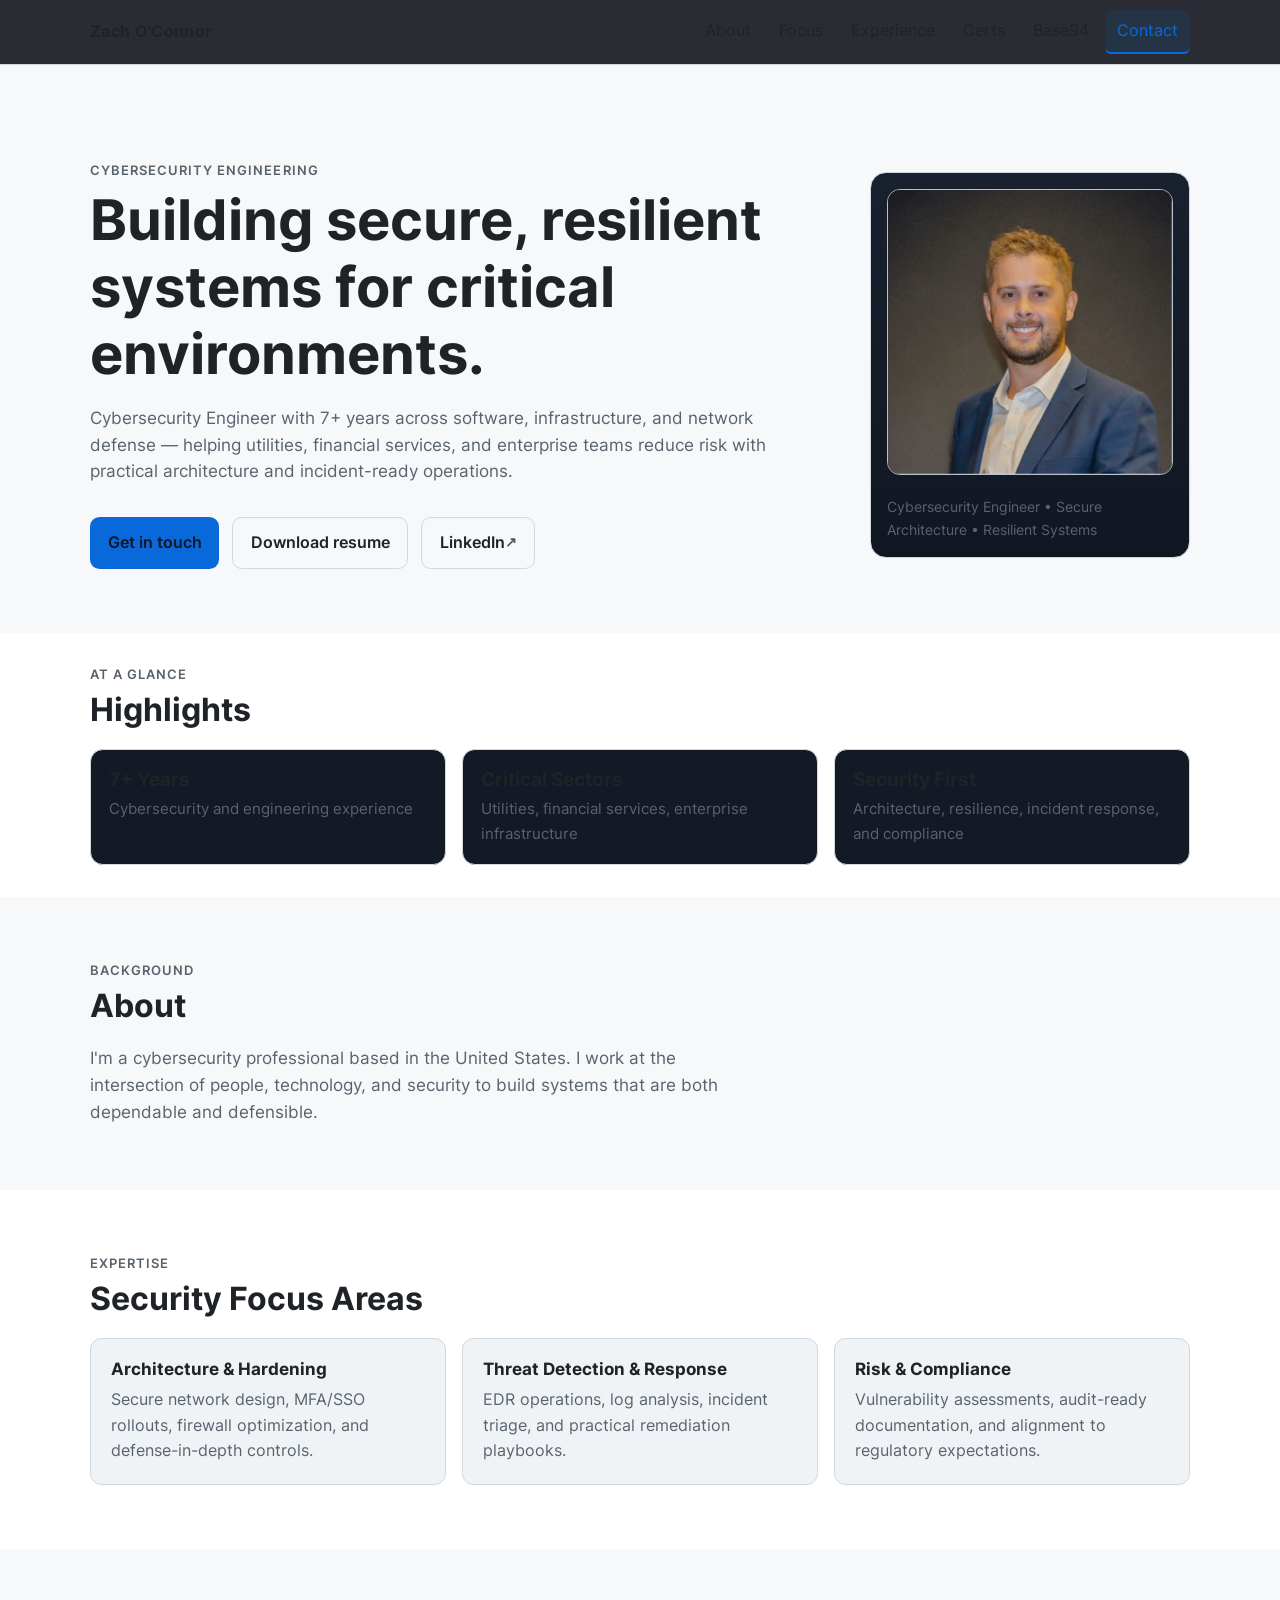
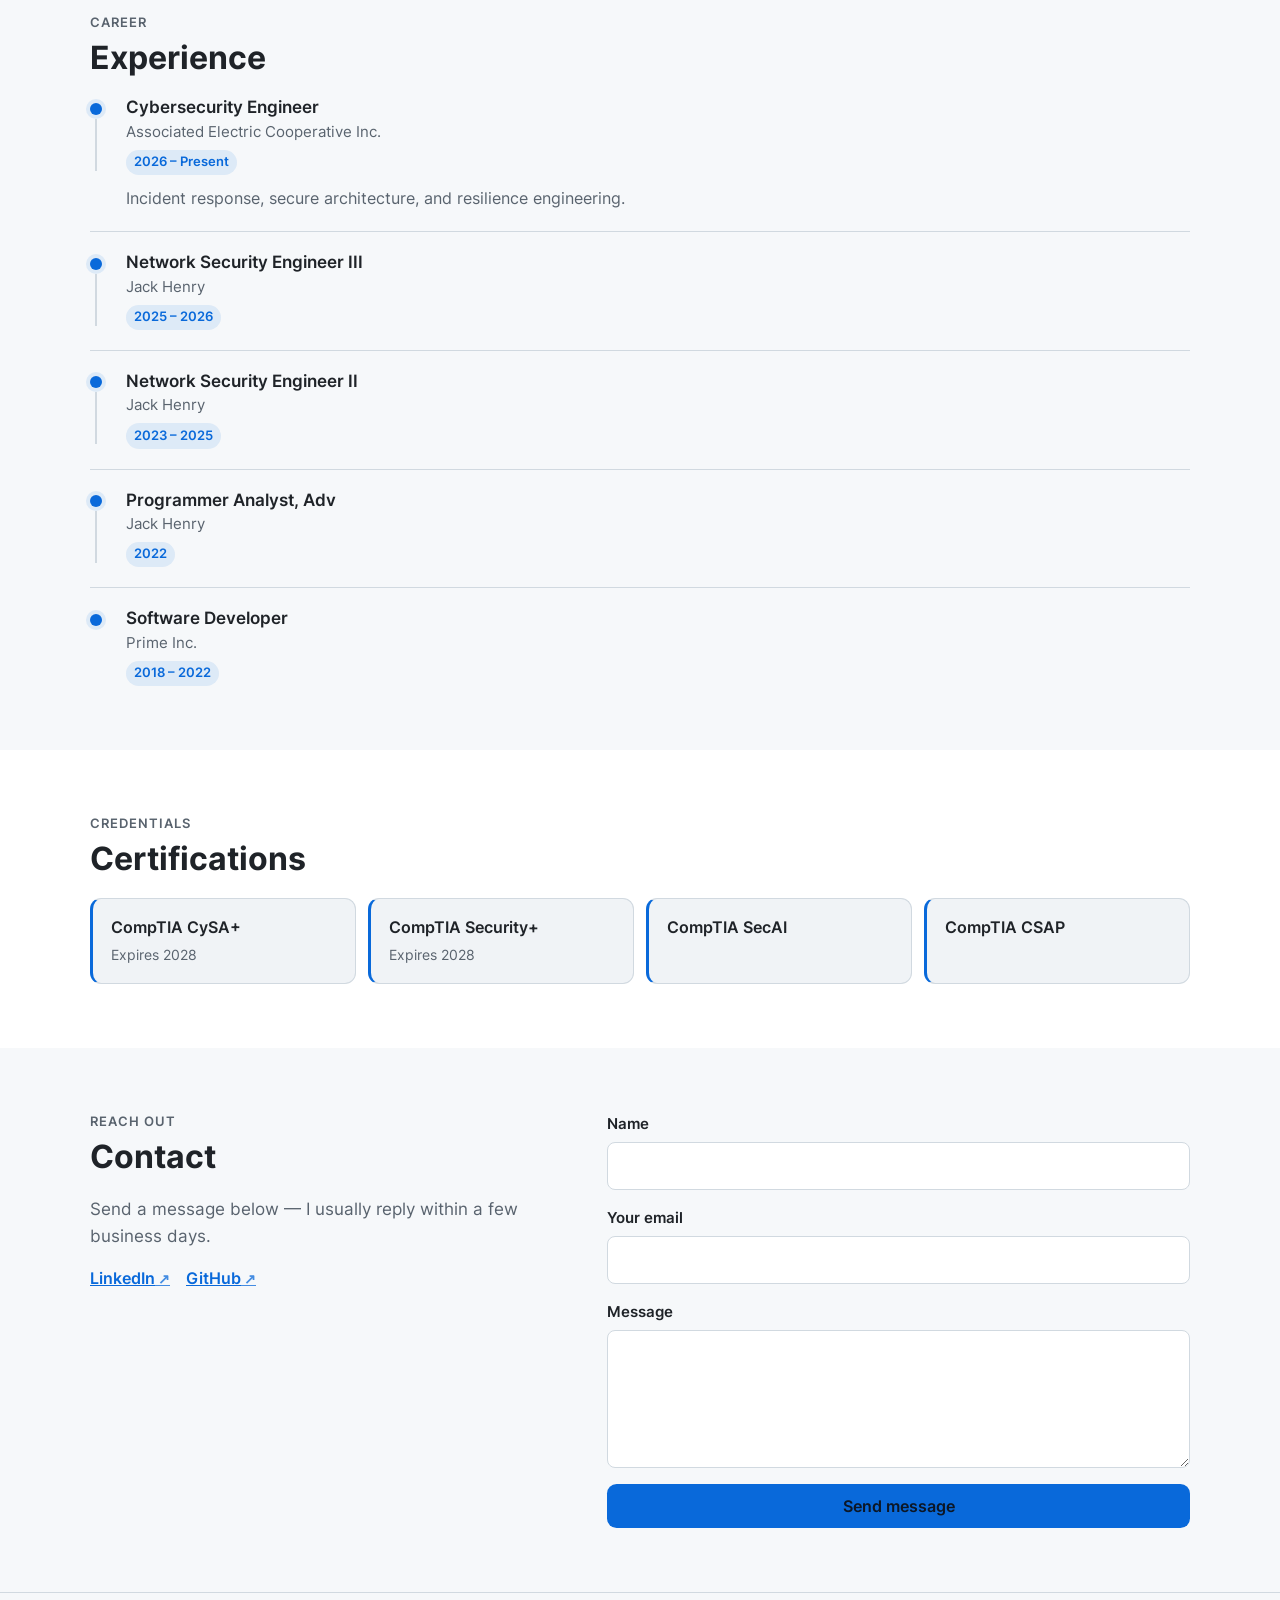
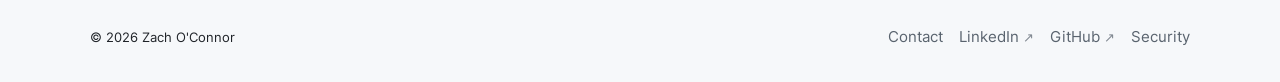
==== commit 256b0ea3: "Add Base94 Cyber Readiness Review landing page. Introduce a marketing page at /base94 and link it fr" ====
--- a/index.html
+++ b/index.html
@@ -54,6 +54,7 @@
             <li><a href="#focus" data-nav="focus">Focus</a></li>
             <li><a href="#experience" data-nav="experience">Experience</a></li>
             <li><a href="#certs" data-nav="certs">Certs</a></li>
+            <li><a href="/base94/">Base94</a></li>
             <li><a href="#contact" data-nav="contact">Contact</a></li>
           </ul>
         </nav>
